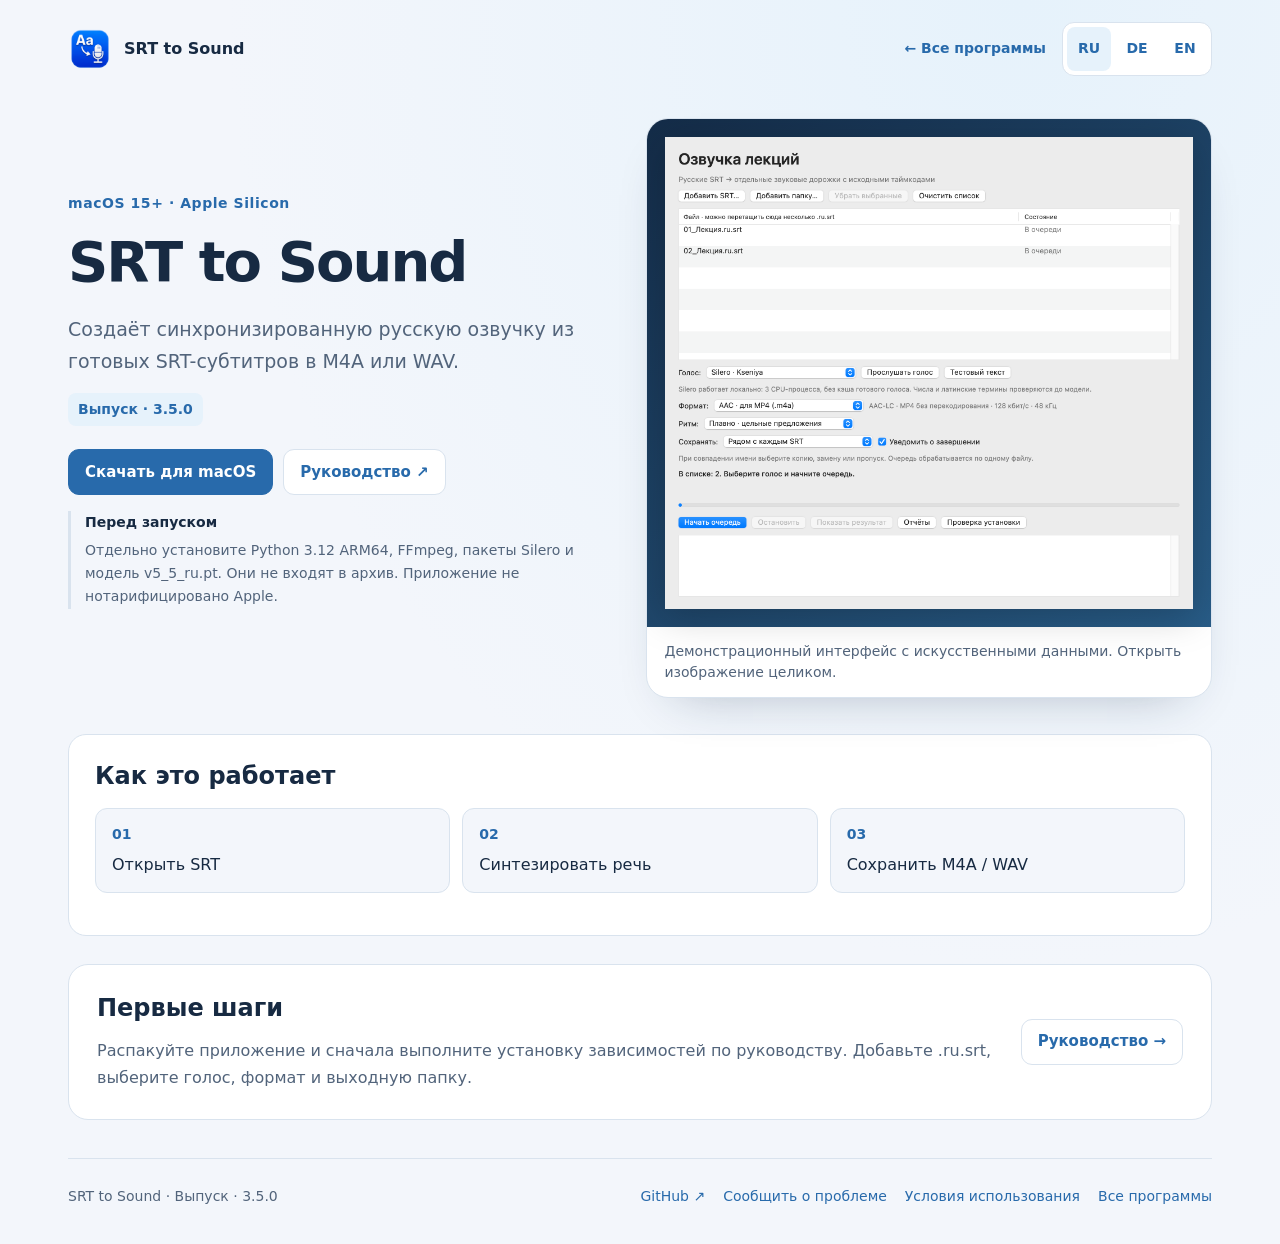
==== index.html @ 9161d574 "Polish localized website navigation, screenshots and mobile layouts" ====
<!doctype html>
<html lang="ru"><head><meta charset="utf-8"><meta name="viewport" content="width=device-width,initial-scale=1"><meta name="description" content="Создаёт синхронизированную русскую озвучку из готовых SRT-субтитров в M4A или WAV."><title>SRT to Sound — Руководство · Выпуск · 3.5.0</title><link rel="icon" href="presentation-icon.png"><link rel="stylesheet" href="presentation.css?v=20261022"></head>
<body style="--accent:#286aab;--tint:#e6f2fb;--hero:#142c48;--hero-end:#285c87"><div class="shell"><header class="top"><a class="brand" href="index-ru.html"><img src="presentation-icon.png" width="44" height="44" alt="">SRT to Sound</a><div class="navigation"><a class="catalog-link" href="https://popovantondev.github.io/popovantondev/index-ru.html">← Все программы</a><nav class="languages" aria-label="Language"><a href="index-ru.html" lang="ru" hreflang="ru" aria-current="page">RU</a><a href="index-de.html" lang="de" hreflang="de">DE</a><a href="index-en.html" lang="en" hreflang="en">EN</a></nav></div></header>
<main id="content"><section class="product-hero"><div class="copy"><p class="eyebrow">macOS 15+ · Apple Silicon</p><h1>SRT to Sound</h1><p class="lead">Создаёт синхронизированную русскую озвучку из готовых SRT-субтитров в M4A или WAV.</p><span class="status release">Выпуск · 3.5.0</span><div class="actions"><a class="button primary" href="https://github.com/popovantondev/SRTtoSound/releases/tag/v3.5.0">Скачать для macOS</a><a class="button" href="Guide-ru.html">Руководство ↗</a></div><p class="requirements"><strong>Перед запуском</strong>Отдельно установите Python 3.12 ARM64, FFmpeg, пакеты Silero и модель v5_5_ru.pt. Они не входят в архив. Приложение не нотарифицировано Apple.</p></div><figure class="preview"><a href="docs/screenshots/interface-ru.png"><img src="docs/screenshots/interface-ru.png" alt="SRT to Sound — Демонстрационный интерфейс с искусственными данными. Открыть изображение целиком." decoding="async"></a><figcaption>Демонстрационный интерфейс с искусственными данными. Открыть изображение целиком.</figcaption></figure></section>
<section class="process" aria-labelledby="process-title"><h2 id="process-title">Как это работает</h2><ol class="flow"><li>Открыть SRT</li><li>Синтезировать речь</li><li>Сохранить M4A / WAV</li></ol></section><section class="start"><div><h2>Первые шаги</h2><p>Распакуйте приложение и сначала выполните установку зависимостей по руководству. Добавьте .ru.srt, выберите голос, формат и выходную папку.</p></div><div class="actions"><a class="button" href="Guide-ru.html">Руководство →</a></div></section></main>
<footer><span>SRT to Sound · Выпуск · 3.5.0</span><nav><a href="https://github.com/popovantondev/SRTtoSound">GitHub ↗</a><a href="https://github.com/popovantondev/SRTtoSound/issues/new/choose">Сообщить о проблеме</a><a href="https://github.com/popovantondev/SRTtoSound#readme">Условия использования</a><a href="https://popovantondev.github.io/popovantondev/index-ru.html">Все программы</a></nav></footer></div></body></html>
---- presentation.css ----
:root{color-scheme:light;--bg:#f3f6fb;--panel:#fff;--ink:#172a42;--muted:#52647b;--line:#d9e3ee;--accent:#225fba;--tint:#eaf2ff;--hero:#112d50;--hero-end:#23578d}
*{box-sizing:border-box}html{scroll-behavior:smooth;scroll-padding-top:24px}body{margin:0;background:radial-gradient(ellipse at 80% 0,var(--tint),transparent 55%),var(--bg);color:var(--ink);font:16px/1.65 system-ui,-apple-system,"Segoe UI",sans-serif}a{color:var(--accent);text-underline-offset:4px}a:focus-visible,summary:focus-visible{outline:3px solid var(--accent);outline-offset:4px}img{max-width:100%;height:auto}h1,h2,p{overflow-wrap:anywhere}h1{font-size:clamp(32px,4.5vw,56px);line-height:1.1;letter-spacing:-.035em;margin:12px 0 22px}h2{font-size:24px;line-height:1.3;margin:0 0 14px}p{margin:0 0 16px}.shell{max-width:1200px;margin:auto;padding:0 28px}.top{display:flex;justify-content:space-between;align-items:center;gap:20px;flex-wrap:wrap;padding:22px 0}.brand{display:flex;align-items:center;gap:12px;text-decoration:none;color:var(--ink);font-weight:750}.brand img{width:44px;height:44px;object-fit:contain}.navigation{display:flex;gap:16px;align-items:center;flex-wrap:wrap}.catalog-link{font-size:14px;font-weight:650;text-decoration:none}.languages{display:flex;gap:4px;border:1px solid var(--line);border-radius:12px;padding:4px;background:var(--panel)}.languages a{display:inline-flex;min-width:44px;min-height:44px;align-items:center;justify-content:center;border-radius:8px;text-decoration:none;font-size:14px;font-weight:700}.languages a[aria-current]{background:var(--tint)}.product-hero{display:grid;grid-template-columns:minmax(0,1fr) minmax(0,1.05fr);gap:38px;align-items:center;margin:20px 0 36px}.copy{min-width:0;padding:24px 0}.eyebrow{color:var(--accent);font-size:14px;font-weight:700;letter-spacing:.04em}.lead{font-size:19px;color:var(--muted)}.status{display:inline-block;border-radius:8px;padding:5px 10px;background:var(--tint);font-size:14px;font-weight:700;color:var(--accent)}.actions{display:flex;align-items:center;flex-wrap:wrap;gap:10px;margin:23px 0 16px}.button{display:inline-flex;align-items:center;justify-content:center;min-height:46px;padding:10px 16px;border:1px solid var(--line);border-radius:11px;background:var(--panel);color:var(--accent);font-size:15px;line-height:1.4;font-weight:700;text-decoration:none;max-width:100%;overflow-wrap:anywhere}.button.primary{background:var(--accent);color:#fff;border-color:var(--accent)}.button:hover{filter:brightness(.96)}.requirements{font-size:14px;color:var(--muted);padding-left:14px;border-left:3px solid var(--line)}.requirements strong{display:block;color:var(--ink);margin-bottom:5px}.preview{margin:0;min-width:0;border:1px solid var(--line);border-radius:22px;overflow:hidden;background:var(--panel);box-shadow:0 22px 50px -30px #162b4855}.preview>a{display:grid;place-items:center;padding:18px;background:linear-gradient(145deg,var(--hero),var(--hero-end));min-height:260px}.preview img{display:block;width:auto;max-width:100%;max-height:520px;object-fit:contain;filter:drop-shadow(0 8px 18px #0003)}figcaption{font-size:14px;color:var(--muted);padding:14px 18px;line-height:1.5}.process{border:1px solid var(--line);border-radius:18px;background:var(--panel);padding:26px;margin:26px 0}.flow{list-style:none;display:grid;grid-template-columns:repeat(3,minmax(0,1fr));padding:0;gap:12px;counter-reset:step}.flow li{padding:14px 16px;border:1px solid var(--line);border-radius:12px;background:var(--bg);overflow-wrap:anywhere}.flow li:before{counter-increment:step;content:counter(step,decimal-leading-zero);display:block;font-size:14px;color:var(--accent);font-weight:700;margin-bottom:5px}.start{display:grid;grid-template-columns:minmax(0,1fr) auto;gap:24px;align-items:center;padding:28px;border-radius:20px;background:var(--panel);border:1px solid var(--line);margin:28px 0 38px}.start p{color:var(--muted);margin:0}.start .actions{margin:0}.notice{padding:14px 16px;background:var(--tint);border-radius:12px;font-size:15px;color:var(--ink)}footer{display:flex;gap:16px;flex-wrap:wrap;justify-content:space-between;border-top:1px solid var(--line);padding:26px 0 36px;font-size:14px;color:var(--muted)}footer nav{display:flex;gap:18px;flex-wrap:wrap}footer a{text-decoration:none}main:focus{outline:none}
@media(max-width:900px){.product-hero{gap:24px}.lead{font-size:17px}.shell{padding:0 22px}}
@media(max-width:760px){.product-hero{grid-template-columns:1fr;margin-top:0;gap:14px}.copy{padding:12px 0}.preview>a{min-height:0}.preview img{max-height:450px}.flow{grid-template-columns:1fr}.start{grid-template-columns:1fr;padding:22px}.process{padding:22px}.top{gap:14px}.navigation{width:100%;justify-content:space-between}.shell{padding:0 18px}}
@media(prefers-reduced-motion:reduce){html{scroll-behavior:auto}*,*:before,*:after{animation:none!important;transition:none!important}}
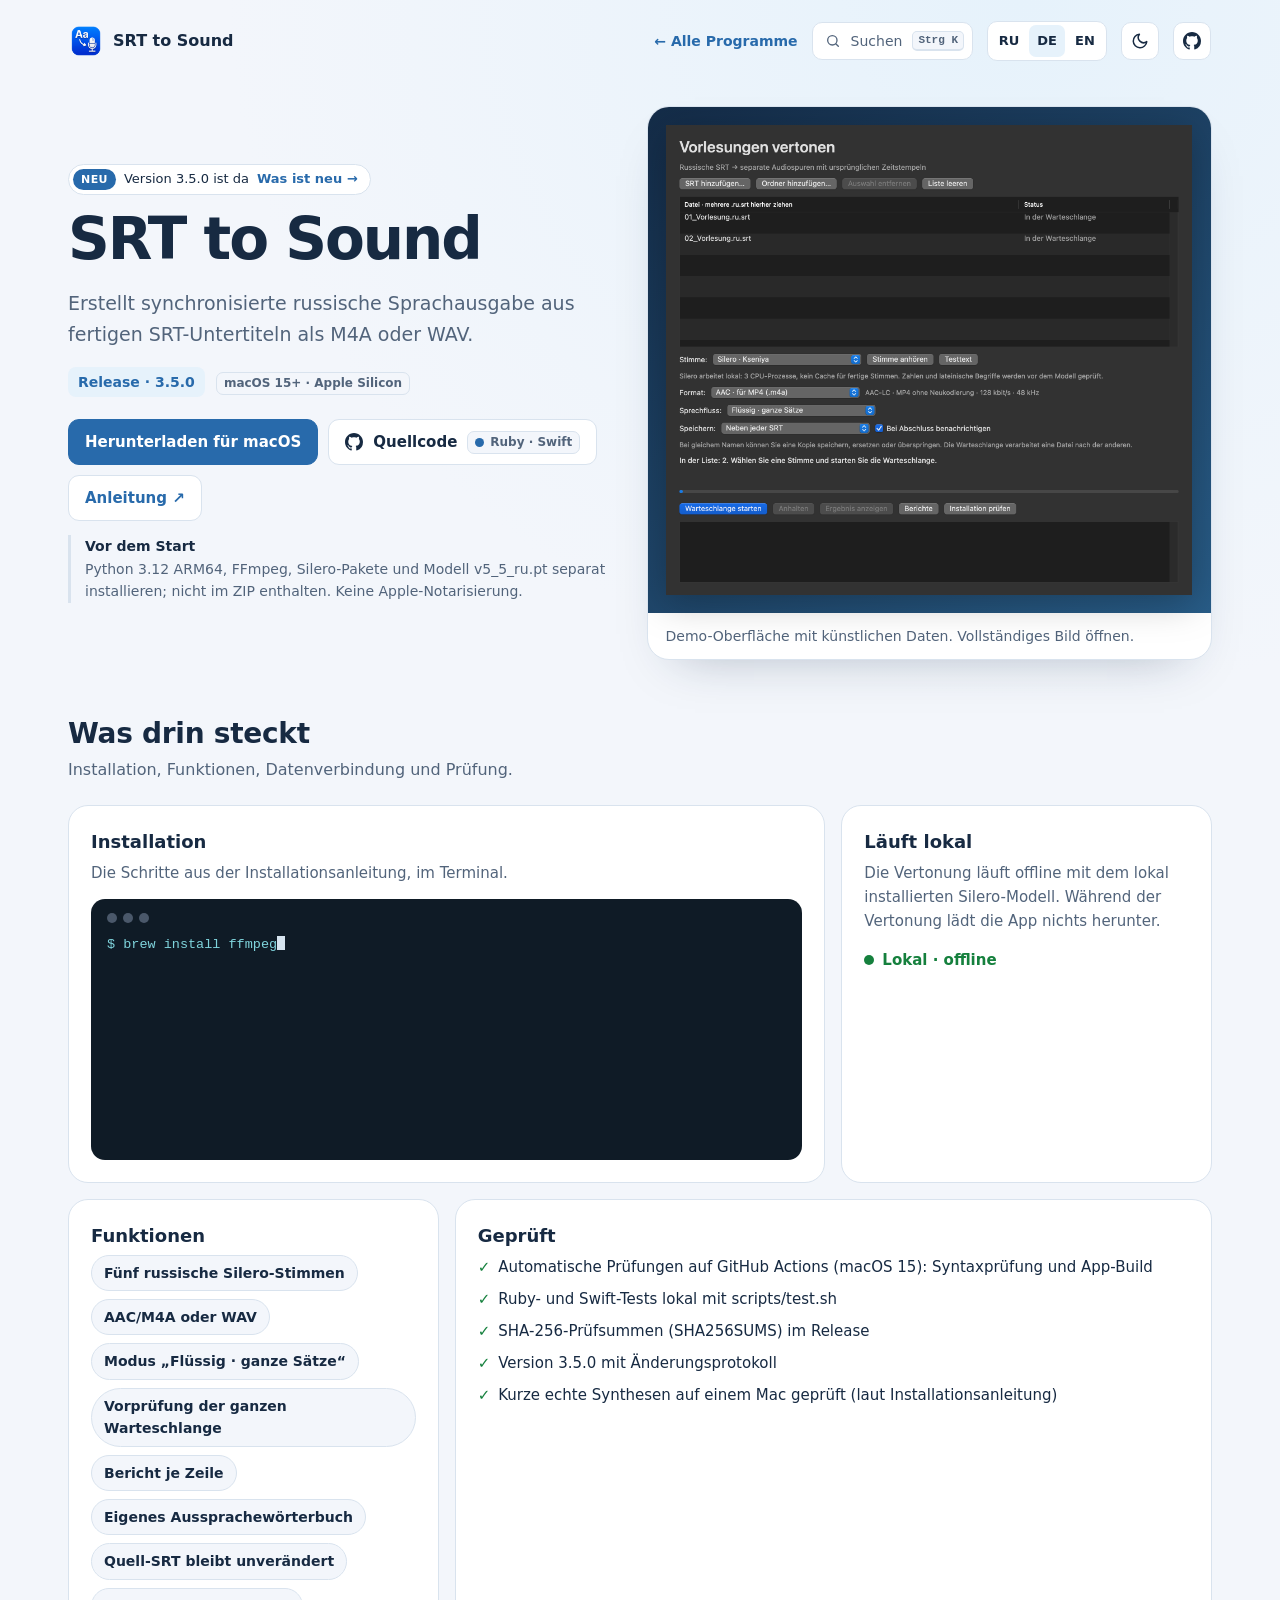
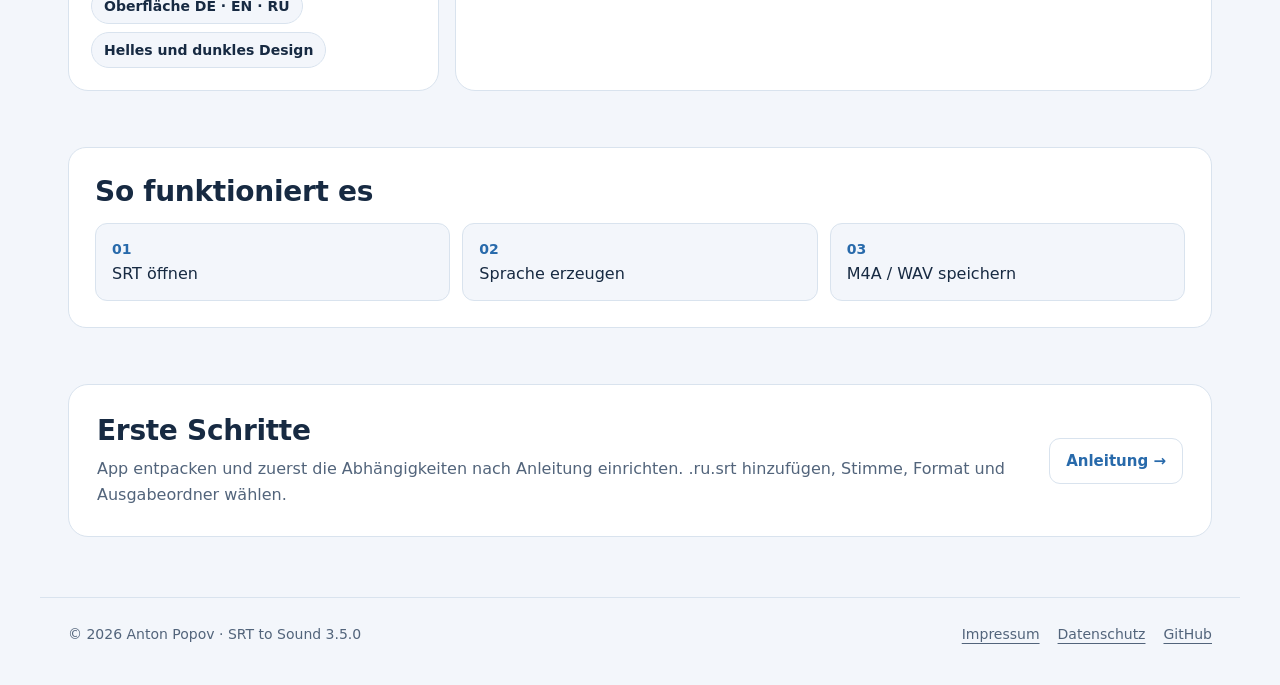
==== commit 1a02f96b: "Polish project site and documentation - German root pages (index.html, README.md), English and Russi" ====
--- a/index.html
+++ b/index.html
@@ -1,6 +1,73 @@
 <!doctype html>
-<html lang="ru"><head><meta charset="utf-8"><meta name="viewport" content="width=device-width,initial-scale=1"><meta name="description" content="Создаёт синхронизированную русскую озвучку из готовых SRT-субтитров в M4A или WAV."><title>SRT to Sound — Руководство · Выпуск · 3.5.0</title><link rel="icon" href="presentation-icon.png"><link rel="stylesheet" href="presentation.css?v=20261022"></head>
-<body style="--accent:#286aab;--tint:#e6f2fb;--hero:#142c48;--hero-end:#285c87"><div class="shell"><header class="top"><a class="brand" href="index-ru.html"><img src="presentation-icon.png" width="44" height="44" alt="">SRT to Sound</a><div class="navigation"><a class="catalog-link" href="https://popovantondev.github.io/popovantondev/index-ru.html">← Все программы</a><nav class="languages" aria-label="Language"><a href="index-ru.html" lang="ru" hreflang="ru" aria-current="page">RU</a><a href="index-de.html" lang="de" hreflang="de">DE</a><a href="index-en.html" lang="en" hreflang="en">EN</a></nav></div></header>
-<main id="content"><section class="product-hero"><div class="copy"><p class="eyebrow">macOS 15+ · Apple Silicon</p><h1>SRT to Sound</h1><p class="lead">Создаёт синхронизированную русскую озвучку из готовых SRT-субтитров в M4A или WAV.</p><span class="status release">Выпуск · 3.5.0</span><div class="actions"><a class="button primary" href="https://github.com/popovantondev/SRTtoSound/releases/tag/v3.5.0">Скачать для macOS</a><a class="button" href="Guide-ru.html">Руководство ↗</a></div><p class="requirements"><strong>Перед запуском</strong>Отдельно установите Python 3.12 ARM64, FFmpeg, пакеты Silero и модель v5_5_ru.pt. Они не входят в архив. Приложение не нотарифицировано Apple.</p></div><figure class="preview"><a href="docs/screenshots/interface-ru.png"><img src="docs/screenshots/interface-ru.png" alt="SRT to Sound — Демонстрационный интерфейс с искусственными данными. Открыть изображение целиком." decoding="async"></a><figcaption>Демонстрационный интерфейс с искусственными данными. Открыть изображение целиком.</figcaption></figure></section>
-<section class="process" aria-labelledby="process-title"><h2 id="process-title">Как это работает</h2><ol class="flow"><li>Открыть SRT</li><li>Синтезировать речь</li><li>Сохранить M4A / WAV</li></ol></section><section class="start"><div><h2>Первые шаги</h2><p>Распакуйте приложение и сначала выполните установку зависимостей по руководству. Добавьте .ru.srt, выберите голос, формат и выходную папку.</p></div><div class="actions"><a class="button" href="Guide-ru.html">Руководство →</a></div></section></main>
-<footer><span>SRT to Sound · Выпуск · 3.5.0</span><nav><a href="https://github.com/popovantondev/SRTtoSound">GitHub ↗</a><a href="https://github.com/popovantondev/SRTtoSound/issues/new/choose">Сообщить о проблеме</a><a href="https://github.com/popovantondev/SRTtoSound#readme">Условия использования</a><a href="https://popovantondev.github.io/popovantondev/index-ru.html">Все программы</a></nav></footer></div></body></html>+<html lang="de">
+<head>
+<meta charset="utf-8">
+<meta name="viewport" content="width=device-width,initial-scale=1">
+<meta name="color-scheme" content="light dark">
+<meta name="description" content="Erstellt synchronisierte russische Sprachausgabe aus fertigen SRT-Untertiteln als M4A oder WAV.">
+<title>SRT to Sound — Anleitung · Release · 3.5.0</title>
+<link rel="icon" href="presentation-icon.png">
+<script src="assets/kit/kit-theme.js"></script><link rel="stylesheet" href="assets/kit/kit.css?v=2026.11.05-1"><script src="assets/kit/programs.js?v=2026.11.05-1" defer></script><script src="assets/kit/kit.js?v=2026.11.05-1" defer></script>
+<link rel="stylesheet" href="presentation.css?v=2026.11.05-1">
+</head>
+<body class="ppk-page">
+<a class="ppk-skip" href="#main">Zum Inhalt</a>
+<div class="ppk-nav-wrap" id="ppk-nav-wrap">
+  <nav class="ppk-nav" aria-label="Hauptnavigation">
+    <a class="ppk-brand" href="index.html"><img src="presentation-icon.png" alt="" width="34" height="34"><span>SRT to Sound</span></a>
+    <span class="ppk-spacer"></span>
+    <a class="ppk-back" href="https://popovantondev.github.io/popovantondev/index.html">← Alle Programme</a>
+    <button class="ppk-search-btn" type="button" data-ppk-open-search aria-label="Programme durchsuchen"><span>Suchen</span><kbd>Strg K</kbd></button>
+    <div class="ppk-langs"><a href="index-ru.html" lang="ru" hreflang="ru">RU</a><a href="index.html" lang="de" hreflang="de" aria-current="page">DE</a><a href="index-en.html" lang="en" hreflang="en">EN</a></div>
+    <button class="ppk-icon-btn ppk-theme-btn" type="button" data-ppk-theme aria-label="Farbschema wechseln"></button>
+    <a class="ppk-icon-btn ppk-gh-btn" href="https://github.com/popovantondev/SRTtoSound" aria-label="GitHub"></a>
+  </nav>
+</div>
+<main class="ppk-shell" id="main">
+<div class="ppk-hero">
+<div>
+<a class="ppk-pill" href="https://github.com/popovantondev/SRTtoSound/releases/tag/v3.5.0"><span class="ppk-new">NEU</span><span>Version 3.5.0 ist da</span> <span class="ppk-more">Was ist neu →</span></a>
+<h1>SRT to Sound</h1>
+<p class="ppk-lead">Erstellt synchronisierte russische Sprachausgabe aus fertigen SRT-Untertiteln als M4A oder WAV.</p>
+<span class="ppk-status">Release · 3.5.0</span> <span class="ppk-chip ppk-meta-chip">macOS 15+ · Apple Silicon</span>
+<div class="ppk-actions">
+<a class="ppk-btn ppk-btn-primary" href="https://github.com/popovantondev/SRTtoSound/releases/tag/v3.5.0">Herunterladen für macOS</a>
+<a class="ppk-btn ppk-btn-gh" href="https://github.com/popovantondev/SRTtoSound">Quellcode <span class="ppk-chip"><i class="ppk-dot"></i>Ruby · Swift</span></a>
+<a class="ppk-btn" href="Guide-de.html">Anleitung ↗</a>
+</div>
+<p class="ppk-requirements"><strong>Vor dem Start</strong>Python 3.12 ARM64, FFmpeg, Silero-Pakete und Modell v5_5_ru.pt separat installieren; nicht im ZIP enthalten. Keine Apple-Notarisierung.</p>
+
+</div>
+<figure class="ppk-preview">
+<div class="ppk-stage"><a href="docs/screenshots/interface-de-dark.png"><img src="docs/screenshots/interface-de-dark.png" alt="SRT to Sound — Demo-Oberfläche mit künstlichen Daten. Vollständiges Bild öffnen." decoding="async"></a></div>
+<figcaption>Demo-Oberfläche mit künstlichen Daten. Vollständiges Bild öffnen.</figcaption>
+</figure>
+</div>
+
+<section class="ppk-bento-section ppk-section ppk-reveal">
+<h2>Was drin steckt</h2>
+<p class="ppk-sub">Installation, Funktionen, Datenverbindung und Prüfung.</p>
+<div class="ppk-bento">
+<div class="ppk-tile ppk-wide"><h3>Installation</h3><p>Die Schritte aus der Installationsanleitung, im Terminal.</p><div class="ppk-term" role="group" aria-label="Installation"><div class="ppk-term-bar"><i></i><i></i><i></i></div><div class="ppk-term-out"><div class="ppk-ps">$ brew install ffmpeg</div><div class="ppk-ps">$ brew install python@3.12</div><div class="ppk-dim"># PYTHON=/opt/homebrew/bin/python3.12 · APP_DATA=~/Library/Application Support/SRTtoSound</div><div class="ppk-ps">$ &quot;$PYTHON&quot; -m venv &quot;$APP_DATA/.venv-silero-py312&quot;</div><div class="ppk-ps">$ &quot;$APP_DATA/.venv-silero-py312/bin/python&quot; -m pip install -r &quot;$REQUIREMENTS&quot;</div><div class="ppk-dim"># Modell v5_5_ru.pt manuell laden, danach die Prüfsumme vergleichen:</div><div class="ppk-ps">$ shasum -a 256 &quot;$APP_DATA/models/v5_5_ru.pt&quot;</div><div class="ppk-ok">→ In der App „Installation prüfen“, dann „Stimme anhören“</div></div></div></div>
+<div class="ppk-tile"><h3>Läuft lokal</h3><p>Die Vertonung läuft offline mit dem lokal installierten Silero-Modell. Während der Vertonung lädt die App nichts herunter.</p><span class="ppk-live">Lokal · offline</span></div>
+<div class="ppk-tile"><h3>Funktionen</h3><div class="ppk-chips"><span>Fünf russische Silero-Stimmen</span><span>AAC/M4A oder WAV</span><span>Modus „Flüssig · ganze Sätze“</span><span>Vorprüfung der ganzen Warteschlange</span><span>Bericht je Zeile</span><span>Eigenes Aussprachewörterbuch</span><span>Quell-SRT bleibt unverändert</span><span>Oberfläche DE · EN · RU</span><span>Helles und dunkles Design</span></div></div>
+<div class="ppk-tile ppk-wide"><h3>Geprüft</h3><ul class="ppk-checks"><li>Automatische Prüfungen auf GitHub Actions (macOS 15): Syntaxprüfung und App-Build</li><li>Ruby- und Swift-Tests lokal mit scripts/test.sh</li><li>SHA-256-Prüfsummen (SHA256SUMS) im Release</li><li>Version 3.5.0 mit Änderungsprotokoll</li><li>Kurze echte Synthesen auf einem Mac geprüft (laut Installationsanleitung)</li></ul></div>
+</div>
+</section>
+
+<section class="ppk-section ppk-process ppk-reveal" aria-labelledby="process-title">
+<h2 id="process-title">So funktioniert es</h2>
+<ol class="ppk-flow"><li>SRT öffnen</li><li>Sprache erzeugen</li><li>M4A / WAV speichern</li></ol>
+</section>
+
+<section class="ppk-section ppk-start ppk-reveal">
+<div><h2>Erste Schritte</h2><p>App entpacken und zuerst die Abhängigkeiten nach Anleitung einrichten. .ru.srt hinzufügen, Stimme, Format und Ausgabeordner wählen.</p></div>
+<div class="ppk-actions"><a class="ppk-btn" href="Guide-de.html">Anleitung →</a></div>
+</section>
+</main>
+<footer class="ppk-footer">
+  <span>© 2026 Anton Popov · SRT to Sound 3.5.0</span>
+  <nav aria-label="Rechtliches"><a href="https://popovantondev.github.io/popovantondev/impressum.html">Impressum</a><a href="https://popovantondev.github.io/popovantondev/datenschutz.html">Datenschutz</a><a href="https://github.com/popovantondev/SRTtoSound">GitHub</a></nav>
+</footer>
+</body>
+</html>
--- a/assets/kit/kit.css
+++ b/assets/kit/kit.css
@@ -0,0 +1,244 @@
+/* popovantondev shared kit: tokens, header, search palette, components, footer.
+   Everything is prefixed ppk-. Pages set their accent in their own CSS (see demo.html).
+   Kit tokens have zero specificity (:where), so any page rule overrides them regardless of load order. */
+
+/* ---------- tokens ---------- */
+:where(:root){color-scheme:light;
+  --ppk-bg:#f3f6fb;--ppk-panel:#ffffff;--ppk-ink:#172a42;--ppk-muted:#52647b;--ppk-line:#d9e3ee;
+  --ppk-accent:#0f6f7c;--ppk-accent-ink:#ffffff;--ppk-tint:#e2f2f3;--ppk-hero:#0c3a45;--ppk-hero-end:#1b6b78;
+  --ppk-glass:rgba(255,255,255,.76);--ppk-term:#0f1b26;--ppk-term-ink:#d6e4ef;--ppk-term-ps:#7fd4dc;--ppk-term-ok:#6ee787;--ppk-term-dim:#8fa3b6;
+  --ppk-ok:#15803d;--ppk-ok-bg:#dcfce7;--ppk-ok-fg:#166534;--ppk-warn-bg:#fef3c7;--ppk-warn-fg:#92400e;
+  --ppk-focus:#1a5fd0;--ppk-shadow:0 22px 50px -30px rgba(22,43,72,.35);
+  --ppk-radius-s:8px;--ppk-radius-m:12px;--ppk-radius-l:20px;--ppk-radius-pill:999px;
+  --ppk-font:system-ui,-apple-system,"Segoe UI",sans-serif;--ppk-mono:ui-monospace,"Cascadia Code",Consolas,monospace;--ppk-shell:1200px}
+:where([data-theme="dark"]){color-scheme:dark;
+  --ppk-bg:#0c131b;--ppk-panel:#131d28;--ppk-ink:#e5edf5;--ppk-muted:#9badbf;--ppk-line:#233142;
+  --ppk-accent:#3cc1cc;--ppk-accent-ink:#03262b;--ppk-tint:#11343a;--ppk-hero:#082a32;--ppk-hero-end:#145a65;
+  --ppk-glass:rgba(19,29,40,.76);--ppk-term:#070d13;--ppk-term-ink:#d6e4ef;--ppk-term-ps:#7fd4dc;--ppk-term-ok:#6ee787;--ppk-term-dim:#8fa3b6;
+  --ppk-ok:#4ade80;--ppk-ok-bg:#14532d;--ppk-ok-fg:#bbf7d0;--ppk-warn-bg:#78350f;--ppk-warn-fg:#fde68a;
+  --ppk-focus:#7ab8ff;--ppk-shadow:0 22px 50px -30px rgba(0,0,0,.7)}
+@media (prefers-color-scheme:dark){:where(:root:not([data-theme])){color-scheme:dark;
+  --ppk-bg:#0c131b;--ppk-panel:#131d28;--ppk-ink:#e5edf5;--ppk-muted:#9badbf;--ppk-line:#233142;
+  --ppk-accent:#3cc1cc;--ppk-accent-ink:#03262b;--ppk-tint:#11343a;--ppk-hero:#082a32;--ppk-hero-end:#145a65;
+  --ppk-glass:rgba(19,29,40,.76);--ppk-term:#070d13;--ppk-term-ink:#d6e4ef;--ppk-term-ps:#7fd4dc;--ppk-term-ok:#6ee787;--ppk-term-dim:#8fa3b6;
+  --ppk-ok:#4ade80;--ppk-ok-bg:#14532d;--ppk-ok-fg:#bbf7d0;--ppk-warn-bg:#78350f;--ppk-warn-fg:#fde68a;
+  --ppk-focus:#7ab8ff;--ppk-shadow:0 22px 50px -30px rgba(0,0,0,.7)}}
+
+/* ---------- base (only inside pages that opt in with class ppk-page on body) ---------- */
+.ppk-page{margin:0;background:radial-gradient(ellipse at 80% 0,var(--ppk-tint),transparent 55%),var(--ppk-bg);background-attachment:fixed;color:var(--ppk-ink);font:16px/1.6 var(--ppk-font);transition:background-color .3s,color .3s}
+.ppk-page *,.ppk-page *::before,.ppk-page *::after{box-sizing:border-box}
+:where(.ppk-page a){color:var(--ppk-accent);text-underline-offset:4px}
+:where(.ppk-page img){max-width:100%;height:auto}
+:where(.ppk-page button){font:inherit;color:inherit}
+.ppk-page :focus-visible,.ppk-overlay :focus-visible,.ppk-nav-wrap :focus-visible,.ppk-footer :focus-visible{outline:3px solid var(--ppk-focus);outline-offset:3px}
+:where(.ppk-page h1),.ppk-title{font-size:clamp(34px,4.6vw,58px);line-height:1.05;letter-spacing:-.035em;margin:14px 0 18px}
+:where(.ppk-page h2),.ppk-h2{font-size:clamp(22px,2.4vw,28px);line-height:1.25;letter-spacing:-.01em;margin:0 0 6px}
+.ppk-page [hidden],.ppk-overlay[hidden]{display:none!important}
+.ppk-shell{max-width:var(--ppk-shell);margin:0 auto;padding:0 28px}
+.ppk-section{margin:56px 0;position:relative}
+.ppk-sub{color:var(--ppk-muted);margin:0 0 22px}
+.ppk-sr-only{position:absolute!important;width:1px;height:1px;margin:-1px;padding:0;overflow:hidden;clip:rect(0 0 0 0);white-space:nowrap;border:0}
+.ppk-skip{position:absolute;left:12px;top:-60px;z-index:200;background:var(--ppk-panel);color:var(--ppk-ink);border:2px solid var(--ppk-focus);border-radius:var(--ppk-radius-m);padding:8px 14px;font-weight:700;text-decoration:none}
+.ppk-skip:focus{top:12px}
+html.ppk-lock{overflow:hidden}
+
+/* ---------- icons (CSS masks, work without JS and without inline SVG) ---------- */
+.ppk-search-btn::before,.ppk-gh-btn::before,.ppk-theme-btn::before,.ppk-btn-gh::before{content:"";flex:none;background:currentColor;-webkit-mask:var(--ppk-ico) center/contain no-repeat;mask:var(--ppk-ico) center/contain no-repeat}
+.ppk-search-btn::before{--ppk-ico:url("data:image/svg+xml,%3Csvg xmlns='http://www.w3.org/2000/svg' viewBox='0 0 24 24' fill='none' stroke='black' stroke-width='2' stroke-linecap='round'%3E%3Ccircle cx='11' cy='11' r='7'/%3E%3Cpath d='m20 20-3.5-3.5'/%3E%3C/svg%3E");width:16px;height:16px}
+.ppk-gh-btn::before,.ppk-btn-gh::before{--ppk-ico:url("data:image/svg+xml,%3Csvg xmlns='http://www.w3.org/2000/svg' viewBox='0 0 16 16'%3E%3Cpath d='M8 0C3.58 0 0 3.58 0 8c0 3.54 2.29 6.53 5.47 7.59.4.07.55-.17.55-.38 0-.19-.01-.82-.01-1.49-2.01.37-2.53-.49-2.69-.94-.09-.23-.48-.94-.82-1.13-.28-.15-.68-.52-.01-.53.63-.01 1.08.58 1.23.82.72 1.21 1.87.87 2.33.66.07-.52.28-.87.51-1.07-1.78-.2-3.64-.89-3.64-3.95 0-.87.31-1.59.82-2.15-.08-.2-.36-1.02.08-2.12 0 0 .67-.21 2.2.82.64-.18 1.32-.27 2-.27.68 0 1.36.09 2 .27 1.53-1.04 2.2-.82 2.2-.82.44 1.1.16 1.92.08 2.12.51.56.82 1.27.82 2.15 0 3.07-1.87 3.75-3.65 3.95.29.25.54.73.54 1.48 0 1.07-.01 1.93-.01 2.2 0 .21.15.46.55.38A8.013 8.013 0 0 0 16 8c0-4.42-3.58-8-8-8z'/%3E%3C/svg%3E");width:18px;height:18px}
+.ppk-theme-btn::before{--ppk-ico:url("data:image/svg+xml,%3Csvg xmlns='http://www.w3.org/2000/svg' viewBox='0 0 24 24' fill='none' stroke='black' stroke-width='2' stroke-linecap='round' stroke-linejoin='round'%3E%3Cpath d='M21 12.8A9 9 0 1 1 11.2 3a7 7 0 0 0 9.8 9.8z'/%3E%3C/svg%3E");width:18px;height:18px}
+:root[data-theme="dark"] .ppk-theme-btn::before{--ppk-ico:url("data:image/svg+xml,%3Csvg xmlns='http://www.w3.org/2000/svg' viewBox='0 0 24 24' fill='none' stroke='black' stroke-width='2' stroke-linecap='round'%3E%3Ccircle cx='12' cy='12' r='4.5'/%3E%3Cpath d='M12 2v2M12 20v2M4.9 4.9l1.4 1.4M17.7 17.7l1.4 1.4M2 12h2M20 12h2M4.9 19.1l1.4-1.4M17.7 6.3l1.4-1.4'/%3E%3C/svg%3E")}
+@media (prefers-color-scheme:dark){:root:not([data-theme]) .ppk-theme-btn::before{--ppk-ico:url("data:image/svg+xml,%3Csvg xmlns='http://www.w3.org/2000/svg' viewBox='0 0 24 24' fill='none' stroke='black' stroke-width='2' stroke-linecap='round'%3E%3Ccircle cx='12' cy='12' r='4.5'/%3E%3Cpath d='M12 2v2M12 20v2M4.9 4.9l1.4 1.4M17.7 17.7l1.4 1.4M2 12h2M20 12h2M4.9 19.1l1.4-1.4M17.7 6.3l1.4-1.4'/%3E%3C/svg%3E")}}
+.ppk-search-btn:has(svg)::before,.ppk-icon-btn:has(svg)::before,.ppk-btn-gh:has(svg)::before{display:none}
+
+/* ---------- header: static markup, JS only improves it ---------- */
+.ppk-nav-wrap{position:sticky;top:0;z-index:40;padding:10px 0 0;transition:padding .3s}
+.ppk-nav-wrap.ppk-floating{padding-inline:8px}
+.ppk-nav{max-width:var(--ppk-shell);margin:0 auto;display:flex;align-items:center;gap:14px;padding:10px 28px;border:1px solid transparent;border-radius:0;font:14px/1.3 var(--ppk-font);color:var(--ppk-ink);transition:max-width .35s cubic-bezier(.2,.8,.2,1),padding .35s cubic-bezier(.2,.8,.2,1),border-radius .35s,background-color .35s,box-shadow .35s}
+.ppk-nav *,.ppk-nav *::before,.ppk-nav *::after{box-sizing:border-box}
+.ppk-floating .ppk-nav{max-width:980px;padding:8px 10px 8px 16px;border-color:var(--ppk-line);border-radius:var(--ppk-radius-pill);background:var(--ppk-glass);-webkit-backdrop-filter:blur(14px) saturate(1.4);backdrop-filter:blur(14px) saturate(1.4);box-shadow:0 10px 30px -18px rgba(0,0,0,.35)}
+.ppk-brand{display:flex;align-items:center;gap:10px;min-width:0;font-size:16px;font-weight:750;color:var(--ppk-ink);text-decoration:none;white-space:nowrap}
+.ppk-brand img{width:34px;height:34px;flex:none;border-radius:9px}
+.ppk-brand span{overflow:hidden;text-overflow:ellipsis}
+.ppk-spacer{flex:1}
+.ppk-back{display:inline-flex;align-items:center;min-height:38px;font-size:14px;font-weight:650;color:var(--ppk-accent);text-decoration:none;white-space:nowrap}
+.ppk-back:hover{text-decoration:underline;text-underline-offset:4px}
+.ppk-search-btn{display:none;align-items:center;gap:10px;min-height:38px;padding:6px 8px 6px 12px;border:1px solid var(--ppk-line);border-radius:10px;background:var(--ppk-panel);color:var(--ppk-muted);font:inherit;font-size:14px;cursor:pointer;transition:border-color .2s}
+.ppk-search-btn:hover{border-color:var(--ppk-accent)}
+html.ppk-js .ppk-search-btn{display:flex}
+.ppk-search-btn kbd,.ppk-kbd{font:600 11px/1 var(--ppk-mono);border:1px solid var(--ppk-line);border-bottom-width:2px;border-radius:5px;padding:3px 5px;color:var(--ppk-muted);background:var(--ppk-bg)}
+.ppk-langs{display:flex;gap:2px;padding:3px;border:1px solid var(--ppk-line);border-radius:10px;background:var(--ppk-panel)}
+.ppk-langs a{display:grid;place-items:center;min-width:36px;min-height:32px;border-radius:7px;color:var(--ppk-ink);font-size:13px;font-weight:700;text-decoration:none}
+.ppk-langs a:hover{background:var(--ppk-bg)}
+.ppk-langs a[aria-current]{background:var(--ppk-tint);color:var(--ppk-ink)}
+.ppk-icon-btn{display:grid;place-items:center;width:38px;height:38px;padding:0;border:1px solid var(--ppk-line);border-radius:10px;background:var(--ppk-panel);color:var(--ppk-ink);text-decoration:none;cursor:pointer;transition:border-color .2s}
+.ppk-icon-btn:hover{border-color:var(--ppk-accent)}
+.ppk-icon-btn svg{width:18px;height:18px}
+html:not(.ppk-js) .ppk-theme-btn{display:none}
+
+/* ---------- hero parts ---------- */
+.ppk-hero{display:grid;grid-template-columns:minmax(0,1fr) minmax(0,1.05fr);gap:40px;align-items:center;margin:34px 0 10px}
+.ppk-hero>*{min-width:0}
+.ppk-pill{display:inline-flex;align-items:center;gap:8px;max-width:100%;padding:4px 12px 4px 4px;border:1px solid var(--ppk-line);border-radius:var(--ppk-radius-pill);background:var(--ppk-panel);color:var(--ppk-ink);font-size:13px;text-decoration:none;transition:border-color .2s,transform .2s}
+.ppk-pill:hover{border-color:var(--ppk-accent);transform:translateY(-1px)}
+.ppk-pill .ppk-new{flex:none;background:var(--ppk-accent);color:var(--ppk-accent-ink);border-radius:var(--ppk-radius-pill);padding:2px 8px;font-weight:800;font-size:11px;letter-spacing:.04em}
+.ppk-pill .ppk-more{color:var(--ppk-accent);font-weight:650;white-space:nowrap}
+.ppk-lead{margin:0 0 18px;color:var(--ppk-muted);font-size:19px}
+.ppk-status{display:inline-block;padding:4px 10px;border-radius:var(--ppk-radius-s);background:var(--ppk-tint);color:var(--ppk-accent);font-size:14px;font-weight:700}
+.ppk-actions{display:flex;flex-wrap:wrap;align-items:center;gap:10px;margin:22px 0 14px}
+.ppk-btn{display:inline-flex;align-items:center;gap:10px;min-height:46px;padding:10px 16px;border:1px solid var(--ppk-line);border-radius:11px;background:var(--ppk-panel);color:var(--ppk-accent);font-size:15px;font-weight:700;text-decoration:none;cursor:pointer;transition:transform .15s,box-shadow .2s,border-color .2s}
+.ppk-btn:hover{transform:translateY(-1px);box-shadow:0 8px 20px -12px rgba(0,0,0,.35);border-color:var(--ppk-accent)}
+.ppk-btn-primary{background:var(--ppk-accent);border-color:var(--ppk-accent);color:var(--ppk-accent-ink)}
+.ppk-btn-gh{color:var(--ppk-ink)}
+.ppk-chip{display:inline-flex;align-items:center;gap:6px;padding:1px 7px;border:1px solid var(--ppk-line);border-radius:7px;background:var(--ppk-bg);color:var(--ppk-muted);font-size:12px;font-weight:600}
+.ppk-dot{display:inline-block;width:9px;height:9px;border-radius:50%;background:var(--ppk-accent)}
+.ppk-requirements{margin:0;padding-left:14px;border-left:3px solid var(--ppk-line);color:var(--ppk-muted);font-size:14px}
+.ppk-requirements strong{display:block;color:var(--ppk-ink)}
+.ppk-preview{position:relative;margin:0;overflow:hidden;border:1px solid var(--ppk-line);border-radius:22px;background:var(--ppk-panel);box-shadow:var(--ppk-shadow)}
+.ppk-stage{display:grid;place-items:center;padding:18px;background:linear-gradient(145deg,var(--ppk-hero),var(--ppk-hero-end))}
+.ppk-stage img{display:block;width:auto;max-height:470px;filter:drop-shadow(0 8px 18px rgba(0,0,0,.25))}
+.ppk-preview figcaption{padding:12px 18px;color:var(--ppk-muted);font-size:14px}
+
+/* ---------- bento ---------- */
+.ppk-bento{display:grid;grid-template-columns:repeat(3,minmax(0,1fr));gap:16px}
+.ppk-tile{position:relative;min-width:0;overflow:hidden;padding:22px;border:1px solid var(--ppk-line);border-radius:var(--ppk-radius-l);background:var(--ppk-panel)}
+.ppk-tile h3{margin:0 0 4px;font-size:18px}
+.ppk-tile p{margin:0 0 14px;color:var(--ppk-muted);font-size:15px}
+.ppk-wide{grid-column:span 2}
+.ppk-term{min-height:178px;overflow:hidden;padding:14px 16px;border-radius:14px;background:var(--ppk-term);color:var(--ppk-term-ink);font:13.5px/1.75 var(--ppk-mono)}
+.ppk-term-bar{display:flex;gap:6px;margin-bottom:10px}
+.ppk-term-bar i{width:10px;height:10px;border-radius:50%;background:#4a586a}
+.ppk-term-out>div{overflow-wrap:anywhere}
+.ppk-term .ppk-ps{color:var(--ppk-term-ps)}
+.ppk-term .ppk-ok{color:var(--ppk-term-ok)}
+.ppk-term .ppk-dim{color:var(--ppk-term-dim)}
+.ppk-cursor{display:inline-block;width:8px;height:1.05em;background:var(--ppk-term-ink);vertical-align:-2px;animation:ppk-blink 1s steps(1) infinite}
+@keyframes ppk-blink{50%{opacity:0}}
+.ppk-chips{display:flex;flex-wrap:wrap;gap:8px}
+.ppk-chips span{padding:6px 12px;border:1px solid var(--ppk-line);border-radius:var(--ppk-radius-pill);background:var(--ppk-bg);font-size:14px;font-weight:600;transition:transform .2s,border-color .2s}
+.ppk-chips span:hover{transform:translateY(-2px);border-color:var(--ppk-accent)}
+.ppk-live{display:inline-flex;align-items:center;gap:8px;color:var(--ppk-ok);font-size:15px;font-weight:700}
+.ppk-live::before{content:"";width:10px;height:10px;border-radius:50%;background:var(--ppk-ok);box-shadow:0 0 0 0 rgba(22,163,74,.55);animation:ppk-pulse 2s infinite}
+@keyframes ppk-pulse{70%{box-shadow:0 0 0 10px rgba(22,163,74,0)}100%{box-shadow:0 0 0 0 rgba(22,163,74,0)}}
+.ppk-checks{display:grid;gap:8px;margin:0;padding:0;list-style:none;font-size:15px}
+.ppk-checks li::before{content:"\2713";margin-right:8px;color:var(--ppk-ok);font-weight:800}
+
+/* ---------- steps ---------- */
+.ppk-process{padding:26px;border:1px solid var(--ppk-line);border-radius:18px;background:var(--ppk-panel)}
+.ppk-flow{display:grid;grid-template-columns:repeat(3,minmax(0,1fr));gap:12px;margin:14px 0 0;padding:0;list-style:none;counter-reset:ppk-step}
+.ppk-flow li{padding:14px 16px;border:1px solid var(--ppk-line);border-radius:var(--ppk-radius-m);background:var(--ppk-bg)}
+.ppk-flow li::before{counter-increment:ppk-step;content:counter(ppk-step,decimal-leading-zero);display:block;color:var(--ppk-accent);font-size:14px;font-weight:700}
+
+/* ---------- tabs and program cards ---------- */
+.ppk-tabs{display:inline-flex;flex-wrap:wrap;gap:4px;padding:4px;border:1px solid var(--ppk-line);border-radius:14px;background:var(--ppk-panel)}
+.ppk-tabs button{padding:8px 14px;min-height:38px;border:0;border-radius:10px;background:transparent;color:var(--ppk-muted);font-size:14px;font-weight:650;cursor:pointer;transition:background-color .2s,color .2s}
+.ppk-tabs button:hover{color:var(--ppk-ink)}
+.ppk-tabs button[aria-selected="true"]{background:var(--ppk-accent);color:var(--ppk-accent-ink)}
+.ppk-app-grid{display:grid;grid-template-columns:repeat(auto-fill,minmax(230px,1fr));gap:12px;margin-top:16px}
+.ppk-app-card{display:flex;align-items:flex-start;gap:12px;padding:14px;border:1px solid var(--ppk-line);border-radius:14px;background:var(--ppk-panel);color:var(--ppk-ink);text-decoration:none;animation:ppk-fade .35s ease both;transition:border-color .2s,transform .2s}
+.ppk-app-card:hover{border-color:var(--ppk-accent);transform:translateY(-2px)}
+.ppk-app-card img{flex:none;width:36px;height:36px;border-radius:9px}
+.ppk-app-card b{display:block;font-size:15px}
+.ppk-app-card small{display:block;color:var(--ppk-muted);font-size:13px;line-height:1.4}
+@keyframes ppk-fade{from{opacity:0;transform:translateY(6px)}}
+
+/* ---------- demo frame ---------- */
+.ppk-demo{overflow:hidden;border:1px solid var(--ppk-line);border-radius:var(--ppk-radius-l);background:var(--ppk-panel);box-shadow:var(--ppk-shadow)}
+.ppk-demo-head{display:flex;flex-wrap:wrap;align-items:center;gap:10px;padding:12px 16px;border-bottom:1px solid var(--ppk-line);font-weight:700}
+.ppk-demo-label{margin-left:auto;padding:3px 10px;border-radius:var(--ppk-radius-pill);background:var(--ppk-warn-bg);color:var(--ppk-warn-fg);font-size:13px;font-weight:700}
+.ppk-demo-body{display:grid;grid-template-columns:220px minmax(0,1fr);min-height:250px}
+.ppk-demo-side{display:grid;align-content:start;gap:10px;padding:16px;border-right:1px solid var(--ppk-line);font-size:14px}
+.ppk-field{padding:8px 10px;border:1px solid var(--ppk-line);border-radius:10px;background:var(--ppk-bg)}
+.ppk-field small{display:block;color:var(--ppk-muted)}
+.ppk-demo-main{min-width:0;padding:16px}
+.ppk-rows{display:grid;gap:6px;margin:0 0 12px;padding:0;list-style:none}
+.ppk-rows li{display:grid;grid-template-columns:minmax(0,1fr) auto;gap:10px;align-items:center;padding:8px 12px;border:1px solid var(--ppk-line);border-radius:10px;font-size:14px;animation:ppk-fade .3s ease both}
+.ppk-rows li>:first-child{overflow-wrap:anywhere}
+.ppk-badge{padding:2px 8px;border-radius:6px;background:var(--ppk-tint);color:var(--ppk-ink);font-size:12px;font-weight:700}
+.ppk-badge-ok{background:var(--ppk-ok-bg);color:var(--ppk-ok-fg)}
+.ppk-badge-warn{background:var(--ppk-warn-bg);color:var(--ppk-warn-fg)}
+.ppk-progress{height:8px;margin:10px 0;overflow:hidden;border:1px solid var(--ppk-line);border-radius:99px;background:var(--ppk-bg)}
+.ppk-progress i{display:block;width:0;height:100%;background:var(--ppk-accent);transition:width .25s linear}
+.ppk-demo-empty{padding:24px 0;color:var(--ppk-muted);font-size:14px}
+.ppk-demo-done{color:var(--ppk-ok);font-weight:700}
+
+/* ---------- search palette (built by kit.js) ---------- */
+.ppk-overlay{position:fixed;inset:0;z-index:100;display:grid;place-items:start center;padding:12vh 16px 16px;background:rgba(8,15,24,.55);-webkit-backdrop-filter:blur(3px);backdrop-filter:blur(3px);font:16px/1.5 var(--ppk-font);color:var(--ppk-ink)}
+.ppk-overlay *,.ppk-overlay *::before,.ppk-overlay *::after{box-sizing:border-box}
+.ppk-palette{width:min(620px,100%);overflow:hidden;border:1px solid var(--ppk-line);border-radius:16px;background:var(--ppk-panel);box-shadow:0 30px 80px -20px rgba(0,0,0,.5);animation:ppk-pop .18s ease}
+@keyframes ppk-pop{from{opacity:0;transform:translateY(-8px) scale(.98)}}
+.ppk-phead{display:flex;align-items:center;border-bottom:1px solid var(--ppk-line)}
+.ppk-palette-input{flex:1;min-width:0;padding:16px 18px;border:0;background:transparent;color:var(--ppk-ink);font:inherit;font-size:17px;outline:none}
+.ppk-palette-input::placeholder{color:var(--ppk-muted);opacity:1}
+.ppk-phead:focus-within{box-shadow:inset 0 -2px 0 var(--ppk-focus)}
+.ppk-pclose{margin-right:12px;padding:6px 8px;border:1px solid var(--ppk-line);border-radius:7px;background:var(--ppk-bg);color:var(--ppk-muted);font:600 12px/1 var(--ppk-mono);cursor:pointer}
+.ppk-plist{max-height:min(420px,55vh);margin:0;padding:6px;overflow:auto;list-style:none}
+.ppk-pitem{display:flex;align-items:center;gap:12px;padding:9px 10px;border-radius:10px;color:var(--ppk-ink);text-decoration:none}
+.ppk-pitem[aria-selected="true"]{background:var(--ppk-tint);box-shadow:inset 3px 0 0 var(--ppk-accent)}
+.ppk-pitem img,.ppk-pletter{flex:none;width:30px;height:30px;border-radius:8px}
+.ppk-pletter{display:grid;place-items:center;background:var(--ppk-accent);color:var(--ppk-accent-ink);font-weight:800}
+.ppk-ptext{min-width:0}
+.ppk-pname{display:block;font-weight:650}
+.ppk-ptext small{display:block;overflow:hidden;color:var(--ppk-muted);font-size:12px;text-overflow:ellipsis;white-space:nowrap}
+.ppk-pempty{margin:0;padding:22px 18px;color:var(--ppk-muted)}
+.ppk-pfoot{display:flex;gap:14px;padding:9px 14px;border-top:1px solid var(--ppk-line);color:var(--ppk-muted);font-size:12px}
+
+/* ---------- footer ---------- */
+.ppk-footer{display:flex;flex-wrap:wrap;justify-content:space-between;gap:12px 16px;max-width:var(--ppk-shell);margin:60px auto 0;padding:26px 28px 40px;border-top:1px solid var(--ppk-line);color:var(--ppk-muted);font:14px/1.5 var(--ppk-font)}
+.ppk-footer nav{display:flex;flex-wrap:wrap;gap:6px 18px}
+.ppk-footer a{color:var(--ppk-muted);text-decoration:underline;text-underline-offset:4px}
+.ppk-footer a:hover{color:var(--ppk-ink)}
+
+/* ---------- long text (Guide pages): opt in with class ppk-prose ---------- */
+.ppk-prose{line-height:1.7}
+.ppk-prose table{display:block;max-width:100%;overflow-x:auto;border-collapse:collapse}
+.ppk-prose th,.ppk-prose td{padding:8px 12px;border:1px solid var(--ppk-line);text-align:left;vertical-align:top}
+.ppk-prose th{background:var(--ppk-tint)}
+.ppk-prose pre,.ppk-prose code{font-family:var(--ppk-mono);font-size:.92em}
+.ppk-prose pre{max-width:100%;overflow-x:auto;padding:14px 16px;border-radius:var(--ppk-radius-m);background:var(--ppk-term);color:var(--ppk-term-ink)}
+.ppk-prose :not(pre)>code{padding:1px 6px;border-radius:6px;background:var(--ppk-tint)}
+.ppk-prose blockquote{margin:1em 0;padding:2px 16px;border-left:3px solid var(--ppk-accent);color:var(--ppk-muted)}
+
+/* ---------- scroll reveal (hidden state only exists when JS runs) ---------- */
+html.ppk-js .ppk-reveal:not(.ppk-in){opacity:0;transform:translateY(14px)}
+.ppk-reveal{transition:opacity .6s ease,transform .6s ease}
+
+/* ---------- small screens ---------- */
+@media (max-width:900px){.ppk-hero{grid-template-columns:1fr}.ppk-bento{grid-template-columns:1fr 1fr}}
+@media (max-width:640px){
+  .ppk-shell,.ppk-footer{padding-left:16px;padding-right:16px}
+  .ppk-nav{gap:8px;padding:8px 12px}
+  .ppk-back{font-size:0;justify-content:center;width:38px;padding:0}
+  .ppk-back::before{content:"\2190";font-size:20px}
+  .ppk-search-btn span,.ppk-search-btn kbd{display:none}
+  .ppk-search-btn{padding:0;width:38px;justify-content:center}
+  .ppk-langs a{min-width:32px}
+  .ppk-bento{grid-template-columns:1fr}
+  .ppk-wide{grid-column:auto}
+  .ppk-flow{grid-template-columns:1fr}
+  .ppk-demo-body{grid-template-columns:1fr}
+  .ppk-demo-side{border-right:0;border-bottom:1px solid var(--ppk-line)}
+  .ppk-demo-label{margin-left:0}
+  .ppk-pfoot{display:none}
+  .ppk-overlay{padding-top:8vh}
+}
+@media (max-width:520px){
+  .ppk-nav{flex-wrap:wrap;row-gap:6px}
+  .ppk-nav::after{content:"";order:4;flex-basis:100%;height:0}
+  .ppk-brand{order:1;margin-right:auto}
+  .ppk-theme-btn{order:2}
+  .ppk-gh-btn{order:3}
+  .ppk-back{order:5}
+  .ppk-search-btn{order:6;margin-left:auto}
+  .ppk-langs{order:7}
+  .ppk-spacer{display:none}
+  .ppk-floating .ppk-nav{border-radius:26px;padding:8px 10px}
+  .ppk-tile{padding:18px}
+}
+
+@media (prefers-reduced-motion:reduce){
+  .ppk-nav-wrap,.ppk-nav,.ppk-pill,.ppk-btn,.ppk-chips span,.ppk-app-card,.ppk-reveal,.ppk-progress i,.ppk-page{transition:none!important}
+  .ppk-palette,.ppk-app-card,.ppk-rows li,.ppk-cursor,.ppk-live::before{animation:none!important}
+  html.ppk-js .ppk-reveal:not(.ppk-in){opacity:1;transform:none}
+}
+@media (forced-colors:active){.ppk-pitem[aria-selected="true"]{outline:2px solid Highlight}.ppk-tabs button[aria-selected="true"]{outline:2px solid Highlight}}
--- a/presentation.css
+++ b/presentation.css
@@ -1,6 +1,10 @@
-
-:root{color-scheme:light;--bg:#f3f6fb;--panel:#fff;--ink:#172a42;--muted:#52647b;--line:#d9e3ee;--accent:#225fba;--tint:#eaf2ff;--hero:#112d50;--hero-end:#23578d}
-*{box-sizing:border-box}html{scroll-behavior:smooth;scroll-padding-top:24px}body{margin:0;background:radial-gradient(ellipse at 80% 0,var(--tint),transparent 55%),var(--bg);color:var(--ink);font:16px/1.65 system-ui,-apple-system,"Segoe UI",sans-serif}a{color:var(--accent);text-underline-offset:4px}a:focus-visible,summary:focus-visible{outline:3px solid var(--accent);outline-offset:4px}img{max-width:100%;height:auto}h1,h2,p{overflow-wrap:anywhere}h1{font-size:clamp(32px,4.5vw,56px);line-height:1.1;letter-spacing:-.035em;margin:12px 0 22px}h2{font-size:24px;line-height:1.3;margin:0 0 14px}p{margin:0 0 16px}.shell{max-width:1200px;margin:auto;padding:0 28px}.top{display:flex;justify-content:space-between;align-items:center;gap:20px;flex-wrap:wrap;padding:22px 0}.brand{display:flex;align-items:center;gap:12px;text-decoration:none;color:var(--ink);font-weight:750}.brand img{width:44px;height:44px;object-fit:contain}.navigation{display:flex;gap:16px;align-items:center;flex-wrap:wrap}.catalog-link{font-size:14px;font-weight:650;text-decoration:none}.languages{display:flex;gap:4px;border:1px solid var(--line);border-radius:12px;padding:4px;background:var(--panel)}.languages a{display:inline-flex;min-width:44px;min-height:44px;align-items:center;justify-content:center;border-radius:8px;text-decoration:none;font-size:14px;font-weight:700}.languages a[aria-current]{background:var(--tint)}.product-hero{display:grid;grid-template-columns:minmax(0,1fr) minmax(0,1.05fr);gap:38px;align-items:center;margin:20px 0 36px}.copy{min-width:0;padding:24px 0}.eyebrow{color:var(--accent);font-size:14px;font-weight:700;letter-spacing:.04em}.lead{font-size:19px;color:var(--muted)}.status{display:inline-block;border-radius:8px;padding:5px 10px;background:var(--tint);font-size:14px;font-weight:700;color:var(--accent)}.actions{display:flex;align-items:center;flex-wrap:wrap;gap:10px;margin:23px 0 16px}.button{display:inline-flex;align-items:center;justify-content:center;min-height:46px;padding:10px 16px;border:1px solid var(--line);border-radius:11px;background:var(--panel);color:var(--accent);font-size:15px;line-height:1.4;font-weight:700;text-decoration:none;max-width:100%;overflow-wrap:anywhere}.button.primary{background:var(--accent);color:#fff;border-color:var(--accent)}.button:hover{filter:brightness(.96)}.requirements{font-size:14px;color:var(--muted);padding-left:14px;border-left:3px solid var(--line)}.requirements strong{display:block;color:var(--ink);margin-bottom:5px}.preview{margin:0;min-width:0;border:1px solid var(--line);border-radius:22px;overflow:hidden;background:var(--panel);box-shadow:0 22px 50px -30px #162b4855}.preview>a{display:grid;place-items:center;padding:18px;background:linear-gradient(145deg,var(--hero),var(--hero-end));min-height:260px}.preview img{display:block;width:auto;max-width:100%;max-height:520px;object-fit:contain;filter:drop-shadow(0 8px 18px #0003)}figcaption{font-size:14px;color:var(--muted);padding:14px 18px;line-height:1.5}.process{border:1px solid var(--line);border-radius:18px;background:var(--panel);padding:26px;margin:26px 0}.flow{list-style:none;display:grid;grid-template-columns:repeat(3,minmax(0,1fr));padding:0;gap:12px;counter-reset:step}.flow li{padding:14px 16px;border:1px solid var(--line);border-radius:12px;background:var(--bg);overflow-wrap:anywhere}.flow li:before{counter-increment:step;content:counter(step,decimal-leading-zero);display:block;font-size:14px;color:var(--accent);font-weight:700;margin-bottom:5px}.start{display:grid;grid-template-columns:minmax(0,1fr) auto;gap:24px;align-items:center;padding:28px;border-radius:20px;background:var(--panel);border:1px solid var(--line);margin:28px 0 38px}.start p{color:var(--muted);margin:0}.start .actions{margin:0}.notice{padding:14px 16px;background:var(--tint);border-radius:12px;font-size:15px;color:var(--ink)}footer{display:flex;gap:16px;flex-wrap:wrap;justify-content:space-between;border-top:1px solid var(--line);padding:26px 0 36px;font-size:14px;color:var(--muted)}footer nav{display:flex;gap:18px;flex-wrap:wrap}footer a{text-decoration:none}main:focus{outline:none}
-@media(max-width:900px){.product-hero{gap:24px}.lead{font-size:17px}.shell{padding:0 22px}}
-@media(max-width:760px){.product-hero{grid-template-columns:1fr;margin-top:0;gap:14px}.copy{padding:12px 0}.preview>a{min-height:0}.preview img{max-height:450px}.flow{grid-template-columns:1fr}.start{grid-template-columns:1fr;padding:22px}.process{padding:22px}.top{gap:14px}.navigation{width:100%;justify-content:space-between}.shell{padding:0 18px}}
-@media(prefers-reduced-motion:reduce){html{scroll-behavior:auto}*,*:before,*:after{animation:none!important;transition:none!important}}
+/* Page accent and page-only rules. Components and tokens come from assets/kit/kit.css. */
+:root{--ppk-accent:#286aab;--ppk-tint:#e6f2fb;--ppk-hero:#142c48;--ppk-hero-end:#285c87}
+:root[data-theme="dark"]{--ppk-accent:#70b4ee;--ppk-accent-ink:#06223c;--ppk-tint:#10304a;--ppk-hero:#142c48;--ppk-hero-end:#285c87}
+@media (prefers-color-scheme:dark){:root:not([data-theme]){--ppk-accent:#70b4ee;--ppk-accent-ink:#06223c;--ppk-tint:#10304a;--ppk-hero:#142c48;--ppk-hero-end:#285c87}}
+.ppk-meta-chip{margin-left:6px}
+.ppk-start{display:grid;grid-template-columns:minmax(0,1fr) auto;gap:24px;align-items:center;padding:28px;border:1px solid var(--ppk-line);border-radius:var(--ppk-radius-l);background:var(--ppk-panel)}
+.ppk-start h2{margin:0 0 8px}.ppk-start p{margin:0;color:var(--ppk-muted)}.ppk-start .ppk-actions{margin:0}
+.ppk-notice{margin:14px 0 0;padding:12px 14px;border-radius:var(--ppk-radius-m);background:var(--ppk-tint);color:var(--ppk-ink);font-size:15px}
+.ppk-stage a{display:grid;place-items:center;max-width:100%}
+@media (max-width:760px){.ppk-start{grid-template-columns:1fr;padding:22px}}
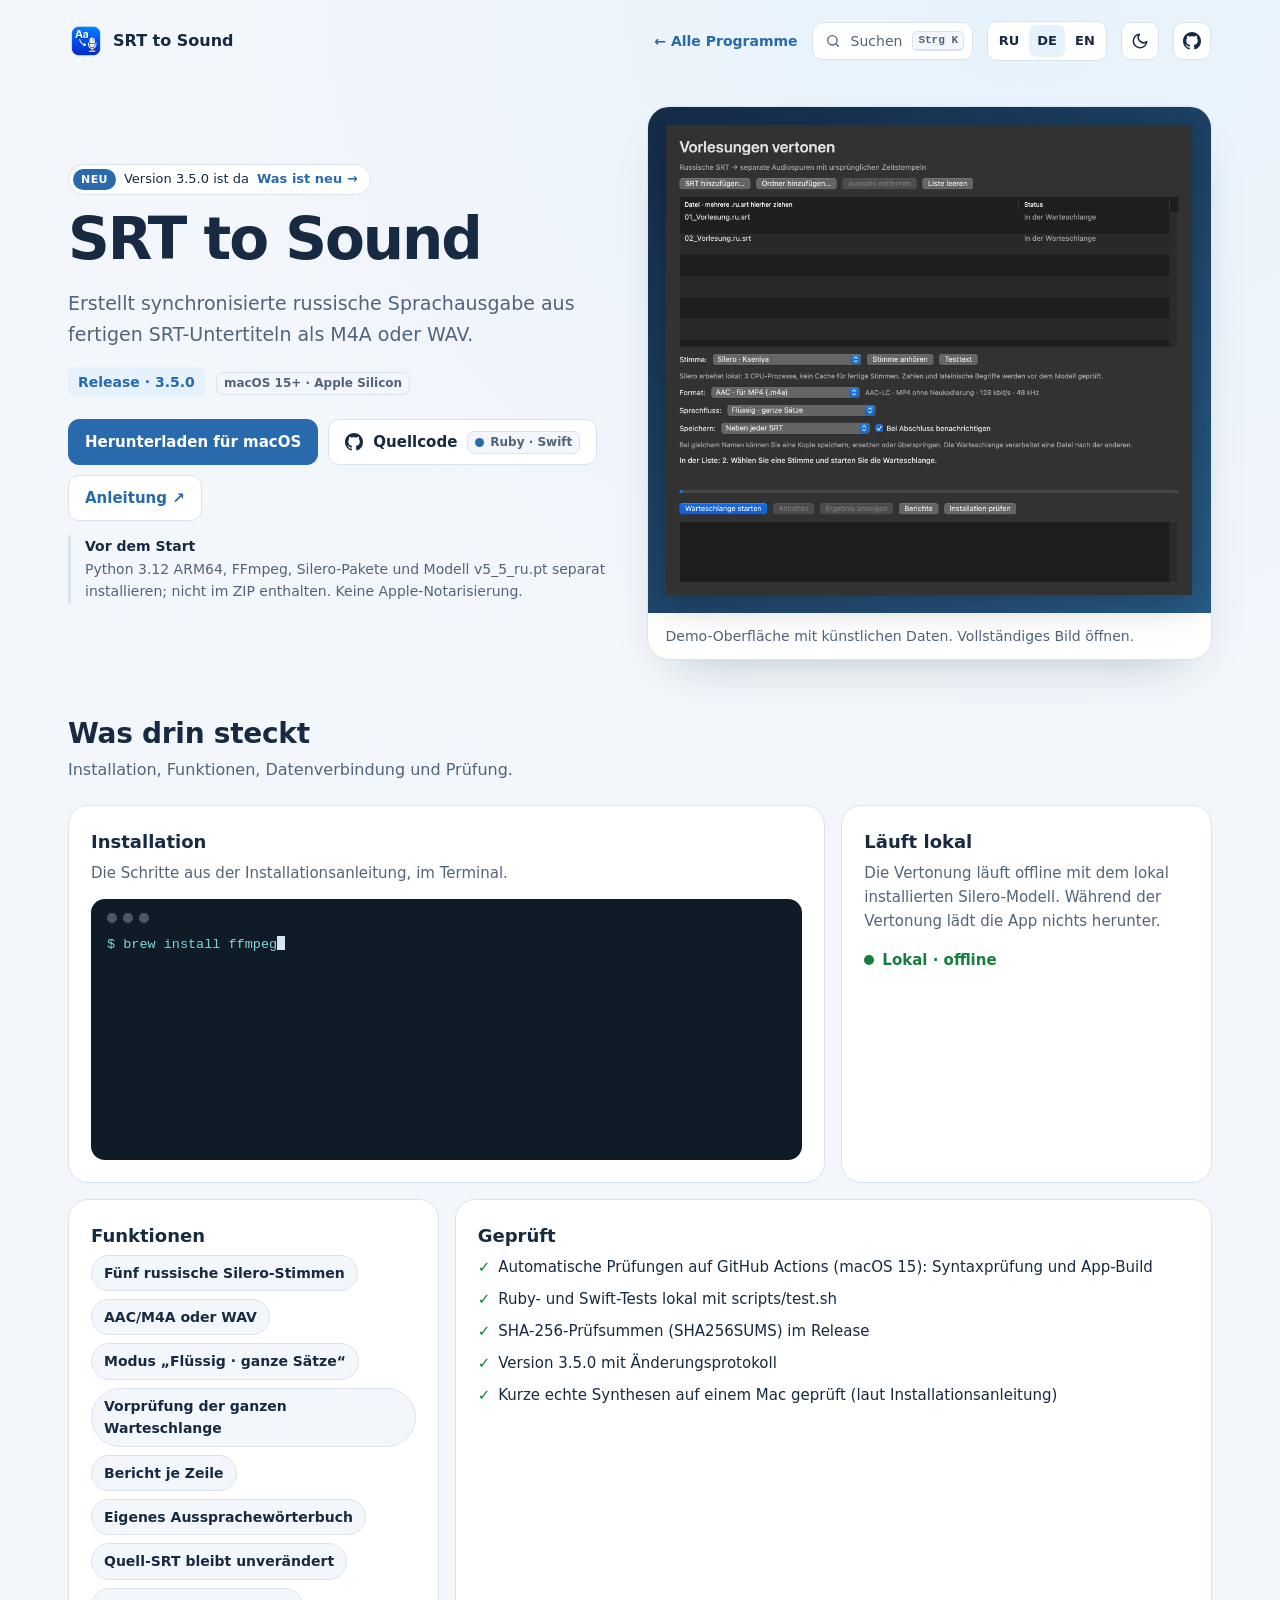
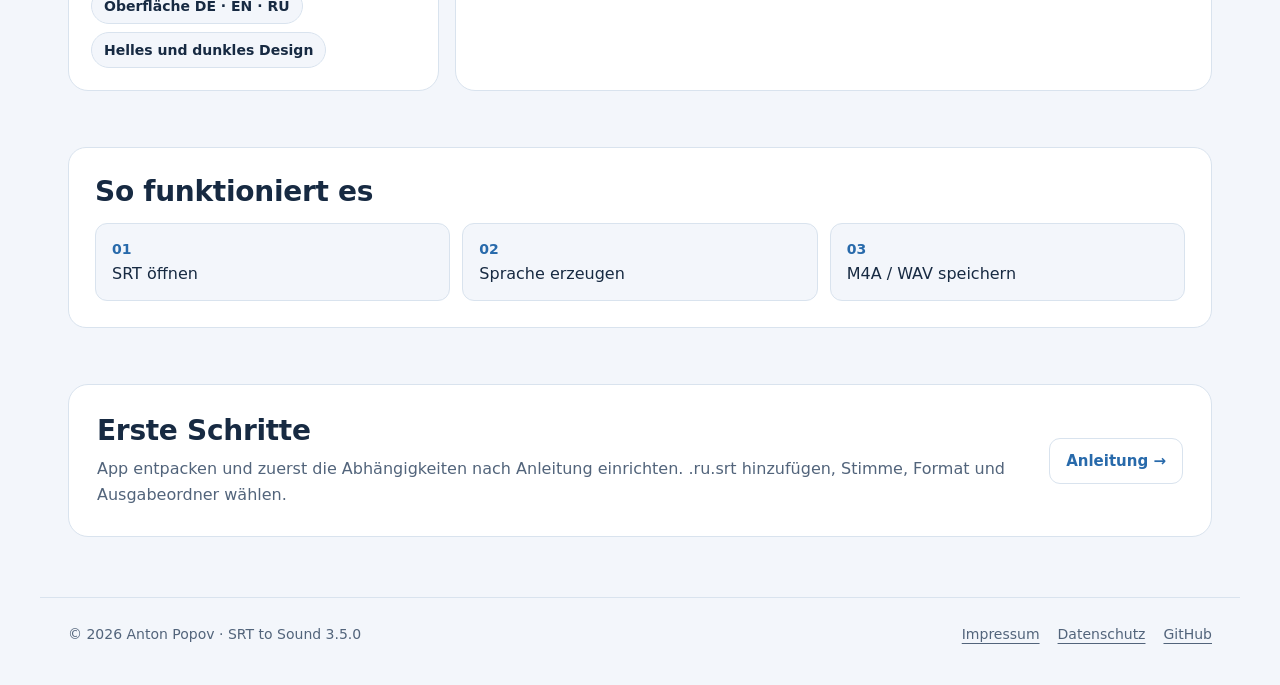
==== commit fe36127a: "kit: full brand in floating header, lighter pill transition" ====
--- a/index.html
+++ b/index.html
@@ -7,8 +7,8 @@
 <meta name="description" content="Erstellt synchronisierte russische Sprachausgabe aus fertigen SRT-Untertiteln als M4A oder WAV.">
 <title>SRT to Sound — Anleitung · Release · 3.5.0</title>
 <link rel="icon" href="presentation-icon.png">
-<script src="assets/kit/kit-theme.js"></script><link rel="stylesheet" href="assets/kit/kit.css?v=2026.11.05-1"><script src="assets/kit/programs.js?v=2026.11.05-1" defer></script><script src="assets/kit/kit.js?v=2026.11.05-1" defer></script>
-<link rel="stylesheet" href="presentation.css?v=2026.11.05-1">
+<script src="assets/kit/kit-theme.js"></script><link rel="stylesheet" href="assets/kit/kit.css?v=2026.11.06-1"><script src="assets/kit/programs.js?v=2026.11.06-1" defer></script><script src="assets/kit/kit.js?v=2026.11.06-1" defer></script>
+<link rel="stylesheet" href="presentation.css?v=2026.11.06-1">
 </head>
 <body class="ppk-page">
 <a class="ppk-skip" href="#main">Zum Inhalt</a>
--- a/assets/kit/kit.css
+++ b/assets/kit/kit.css
@@ -52,14 +52,17 @@
 .ppk-search-btn:has(svg)::before,.ppk-icon-btn:has(svg)::before,.ppk-btn-gh:has(svg)::before{display:none}
 
 /* ---------- header: static markup, JS only improves it ---------- */
-.ppk-nav-wrap{position:sticky;top:0;z-index:40;padding:10px 0 0;transition:padding .3s}
+.ppk-nav-wrap{position:sticky;top:0;z-index:40;padding:10px 0 0}
 .ppk-nav-wrap.ppk-floating{padding-inline:8px}
-.ppk-nav{max-width:var(--ppk-shell);margin:0 auto;display:flex;align-items:center;gap:14px;padding:10px 28px;border:1px solid transparent;border-radius:0;font:14px/1.3 var(--ppk-font);color:var(--ppk-ink);transition:max-width .35s cubic-bezier(.2,.8,.2,1),padding .35s cubic-bezier(.2,.8,.2,1),border-radius .35s,background-color .35s,box-shadow .35s}
+.ppk-nav{position:relative;isolation:isolate;max-width:var(--ppk-shell);margin:0 auto;display:flex;align-items:center;gap:14px;padding:10px 28px;border:1px solid transparent;border-radius:0;font:14px/1.3 var(--ppk-font);color:var(--ppk-ink);transition:border-color .25s,border-radius .25s}
+/* Glass pill is a separate layer: the header jump to the pill changes layout once, the glass, blur and shadow only fade in (opacity), so scrolling past the threshold stays cheap. */
+.ppk-nav::before{content:"";position:absolute;inset:-1px;z-index:-1;border-radius:inherit;background:var(--ppk-glass);-webkit-backdrop-filter:blur(14px) saturate(1.4);backdrop-filter:blur(14px) saturate(1.4);box-shadow:0 10px 30px -18px rgba(0,0,0,.35);opacity:0;pointer-events:none;transition:opacity .25s}
 .ppk-nav *,.ppk-nav *::before,.ppk-nav *::after{box-sizing:border-box}
-.ppk-floating .ppk-nav{max-width:980px;padding:8px 10px 8px 16px;border-color:var(--ppk-line);border-radius:var(--ppk-radius-pill);background:var(--ppk-glass);-webkit-backdrop-filter:blur(14px) saturate(1.4);backdrop-filter:blur(14px) saturate(1.4);box-shadow:0 10px 30px -18px rgba(0,0,0,.35)}
+.ppk-floating .ppk-nav{max-width:980px;padding:8px 10px 8px 16px;border-color:var(--ppk-line);border-radius:var(--ppk-radius-pill)}
+.ppk-floating .ppk-nav::before{opacity:1}
 .ppk-brand{display:flex;align-items:center;gap:10px;min-width:0;font-size:16px;font-weight:750;color:var(--ppk-ink);text-decoration:none;white-space:nowrap}
 .ppk-brand img{width:34px;height:34px;flex:none;border-radius:9px}
-.ppk-brand span{overflow:hidden;text-overflow:ellipsis}
+.ppk-brand span{overflow:hidden;text-overflow:ellipsis;padding:3px 4px 3px 0;margin:-3px -4px -3px 0}
 .ppk-spacer{flex:1}
 .ppk-back{display:inline-flex;align-items:center;min-height:38px;font-size:14px;font-weight:650;color:var(--ppk-accent);text-decoration:none;white-space:nowrap}
 .ppk-back:hover{text-decoration:underline;text-underline-offset:4px}
@@ -237,7 +240,7 @@
 }
 
 @media (prefers-reduced-motion:reduce){
-  .ppk-nav-wrap,.ppk-nav,.ppk-pill,.ppk-btn,.ppk-chips span,.ppk-app-card,.ppk-reveal,.ppk-progress i,.ppk-page{transition:none!important}
+  .ppk-nav-wrap,.ppk-nav,.ppk-nav::before,.ppk-pill,.ppk-btn,.ppk-chips span,.ppk-app-card,.ppk-reveal,.ppk-progress i,.ppk-page{transition:none!important}
   .ppk-palette,.ppk-app-card,.ppk-rows li,.ppk-cursor,.ppk-live::before{animation:none!important}
   html.ppk-js .ppk-reveal:not(.ppk-in){opacity:1;transform:none}
 }
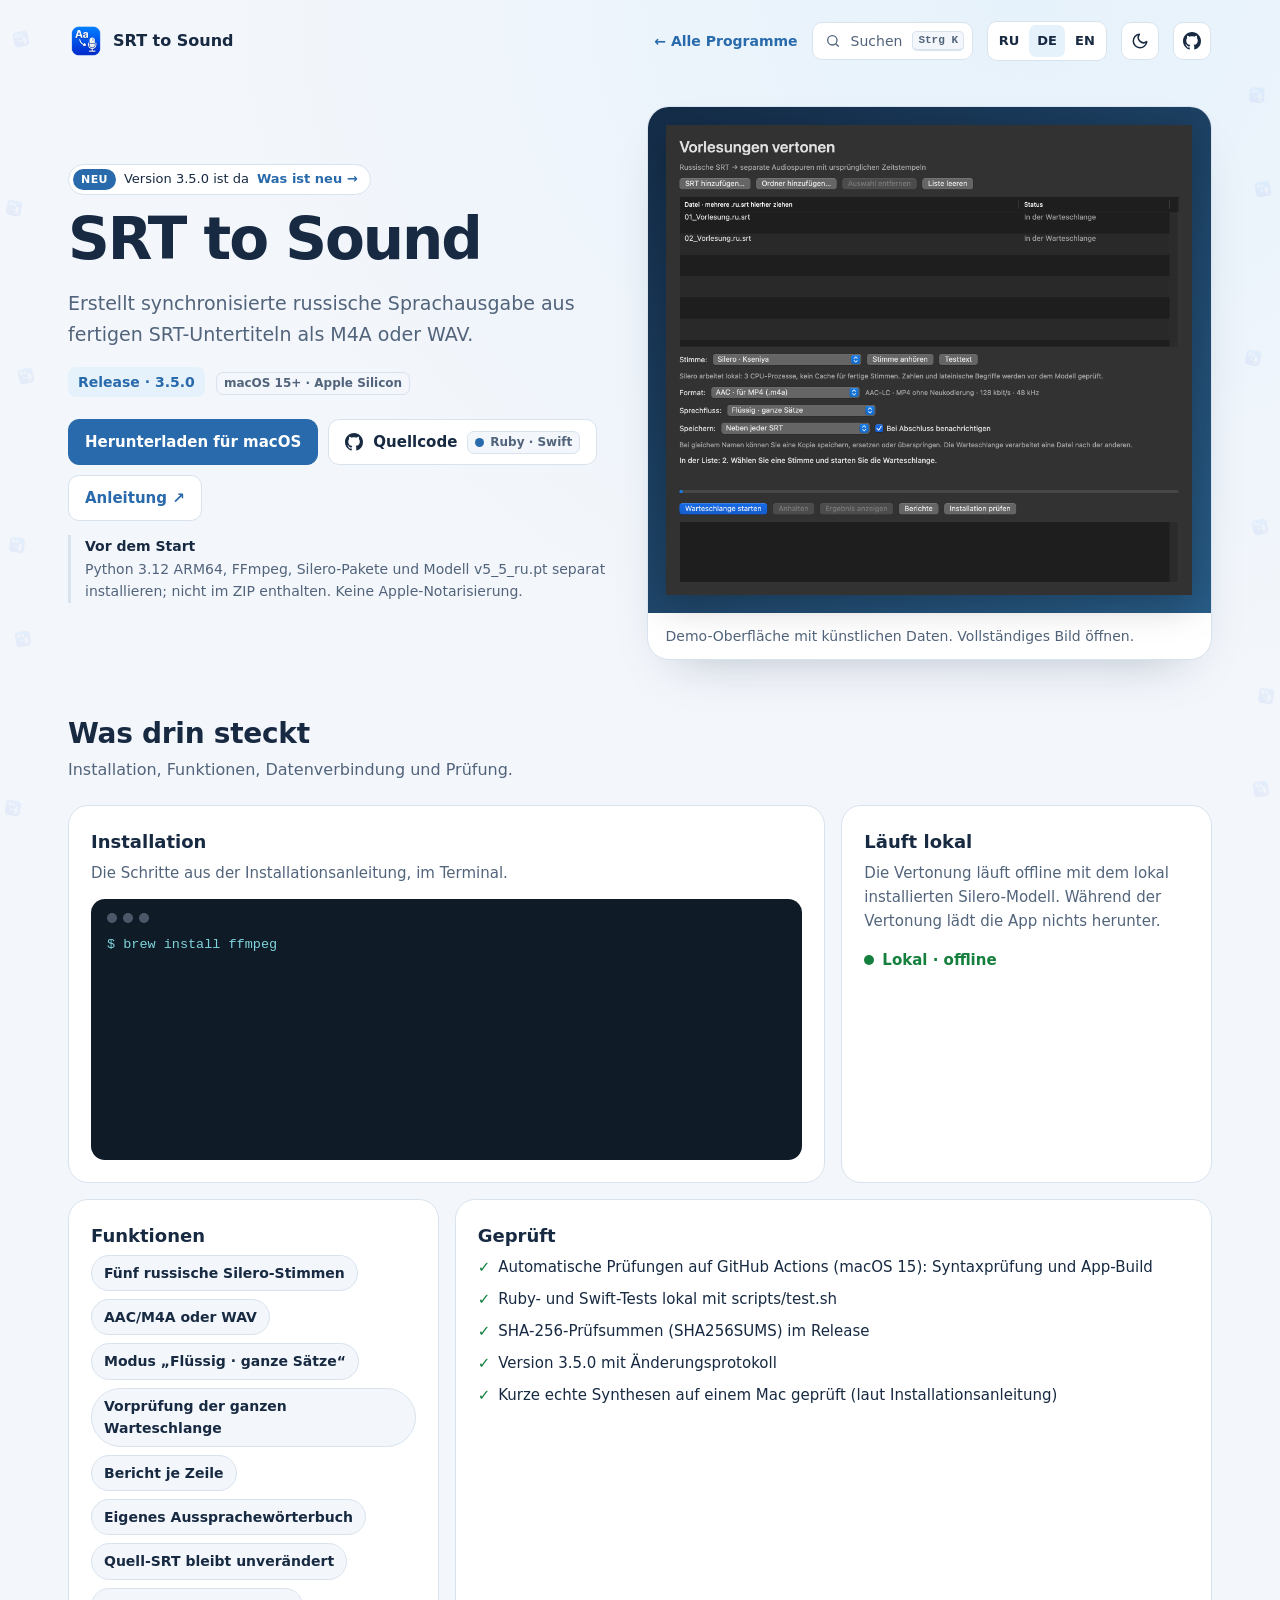
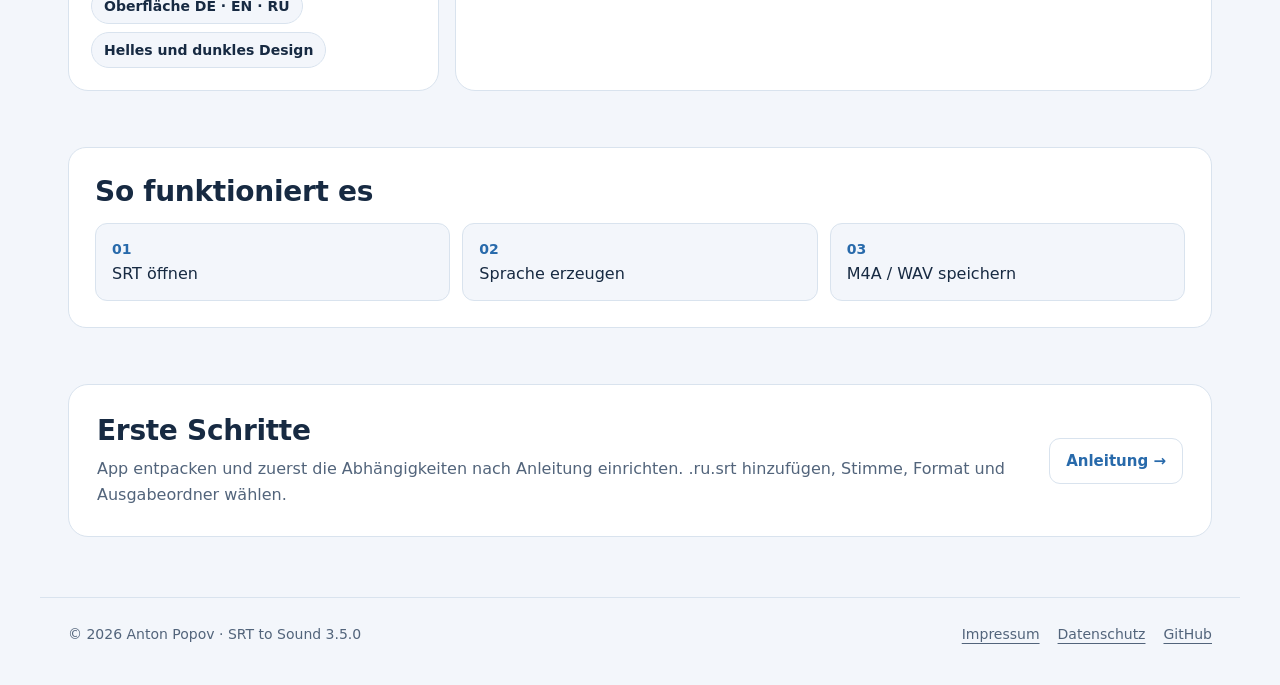
==== commit dbd4535b: "kit: quiet side decor of program icons on wide screens One fixed, aria-hidden layer in the page marg" ====
--- a/index.html
+++ b/index.html
@@ -7,8 +7,8 @@
 <meta name="description" content="Erstellt synchronisierte russische Sprachausgabe aus fertigen SRT-Untertiteln als M4A oder WAV.">
 <title>SRT to Sound — Anleitung · Release · 3.5.0</title>
 <link rel="icon" href="presentation-icon.png">
-<script src="assets/kit/kit-theme.js"></script><link rel="stylesheet" href="assets/kit/kit.css?v=2026.11.06-1"><script src="assets/kit/programs.js?v=2026.11.06-1" defer></script><script src="assets/kit/kit.js?v=2026.11.06-1" defer></script>
-<link rel="stylesheet" href="presentation.css?v=2026.11.06-1">
+<script src="assets/kit/kit-theme.js"></script><link rel="stylesheet" href="assets/kit/kit.css?v=2026.11.06-2"><script src="assets/kit/programs.js?v=2026.11.06-2" defer></script><script src="assets/kit/kit.js?v=2026.11.06-2" defer></script>
+<link rel="stylesheet" href="presentation.css?v=2026.11.06-2">
 </head>
 <body class="ppk-page">
 <a class="ppk-skip" href="#main">Zum Inhalt</a>
--- a/assets/kit/kit.css
+++ b/assets/kit/kit.css
@@ -245,3 +245,18 @@
   html.ppk-js .ppk-reveal:not(.ppk-in){opacity:1;transform:none}
 }
 @media (forced-colors:active){.ppk-pitem[aria-selected="true"]{outline:2px solid Highlight}.ppk-tabs button[aria-selected="true"]{outline:2px solid Highlight}}
+
+/* side decor (kit.js builds it on screens >= 1280px; nothing without JS) */
+.ppk-decor{display:none}
+@media (min-width:1280px){
+  .ppk-decor{display:block;position:fixed;inset:0;z-index:0;overflow:hidden;pointer-events:none;container-type:inline-size;opacity:0;transition:opacity 1.2s ease}
+  .ppk-decor.ppk-decor-on{opacity:1}
+  .ppk-decor-side{position:absolute;top:0;bottom:0;width:calc((100cqi - var(--ppk-decor-shell,var(--ppk-shell)))/2);animation:ppk-decor-drift 90s ease-in-out infinite alternate;will-change:transform}
+  .ppk-decor-l{left:0}
+  .ppk-decor-r{right:0;animation-direction:alternate-reverse}
+  .ppk-decor-i{--ppk-sz:clamp(18px,calc(var(--ppk-k,1) * ((100cqi - var(--ppk-decor-shell,var(--ppk-shell)))/2 - 28px)),72px);position:absolute;top:var(--ppk-y,0);left:calc(var(--ppk-x,.5) * (100% - 1.2 * var(--ppk-sz)) + .1 * var(--ppk-sz));width:var(--ppk-sz);height:var(--ppk-sz);object-fit:contain;opacity:.06;transform:rotate(var(--ppk-r,0deg));user-select:none}
+  [data-theme="dark"] .ppk-decor-i{opacity:.08}
+}
+@keyframes ppk-decor-drift{from{transform:translateY(-10px)}to{transform:translateY(10px)}}
+@media print{.ppk-decor{display:none!important}}
+@media (prefers-reduced-motion:reduce){.ppk-decor{transition:none}.ppk-decor-side{animation:none;will-change:auto}}
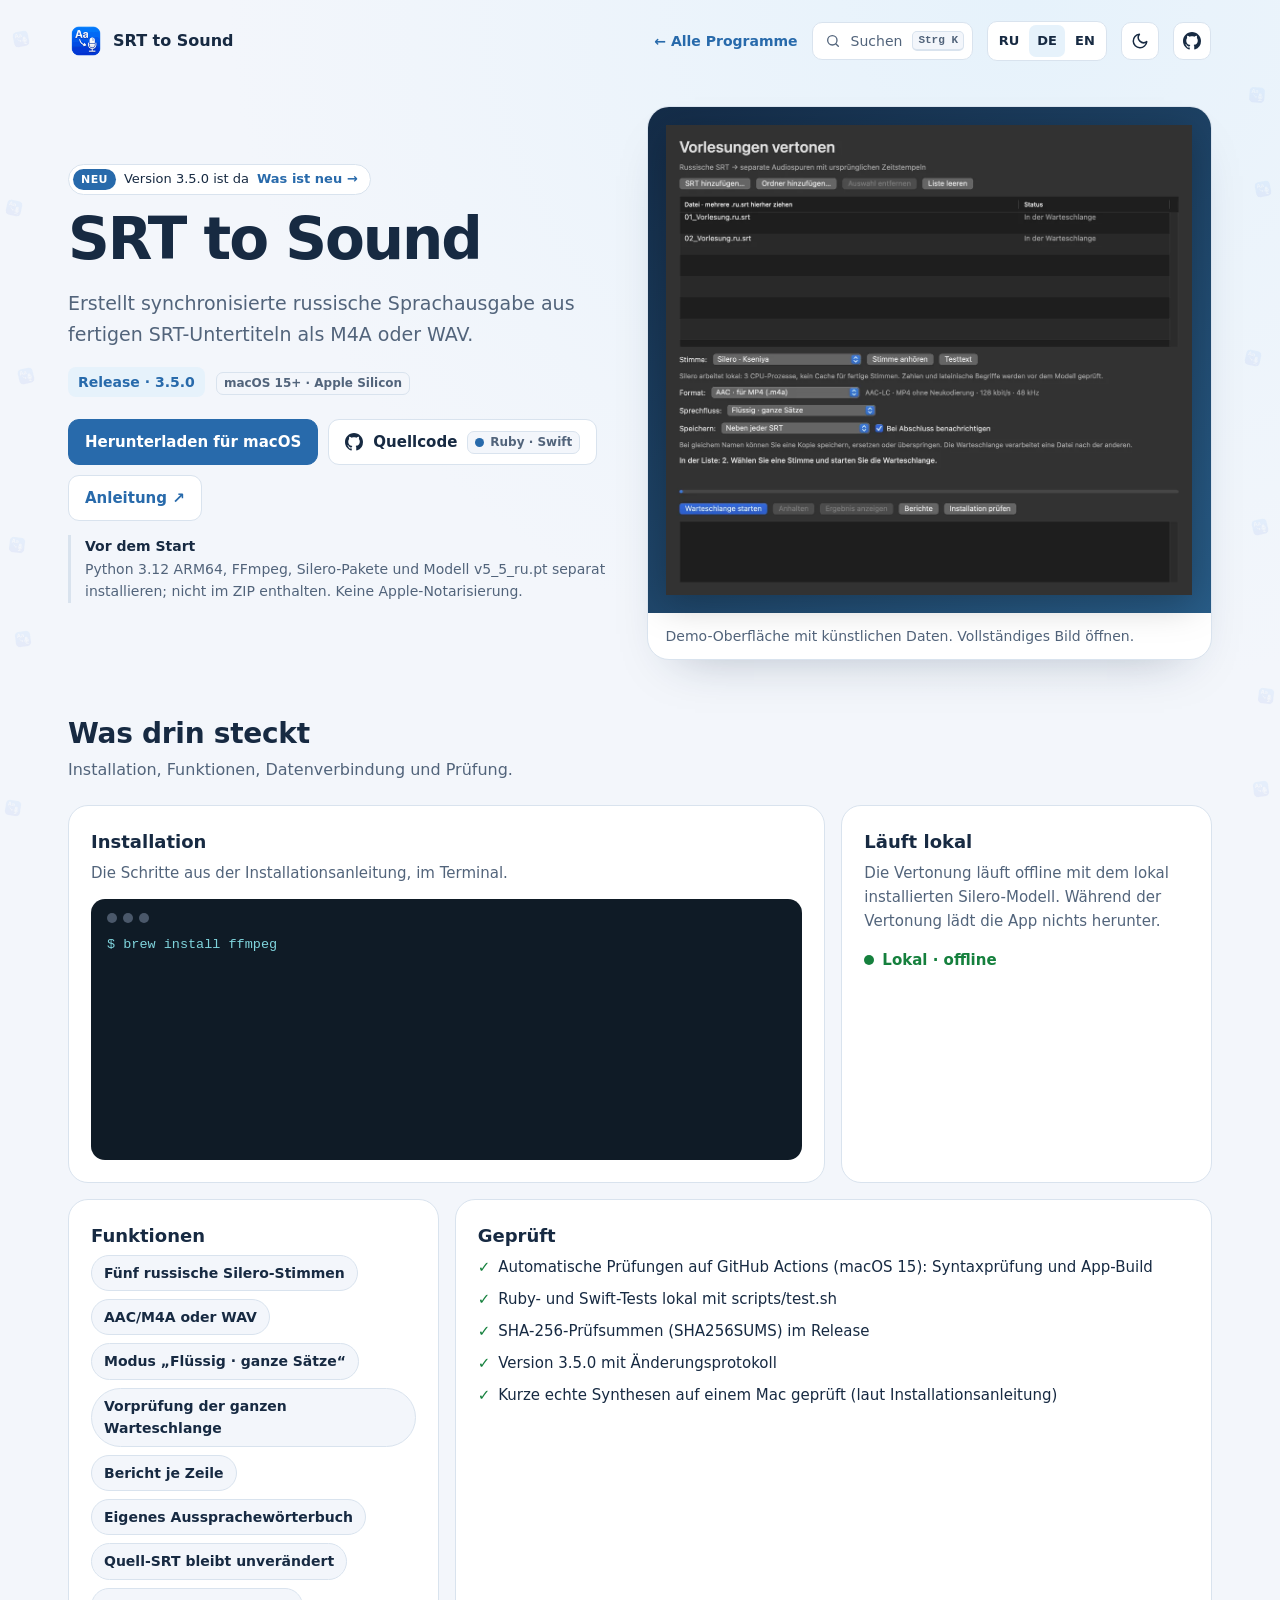
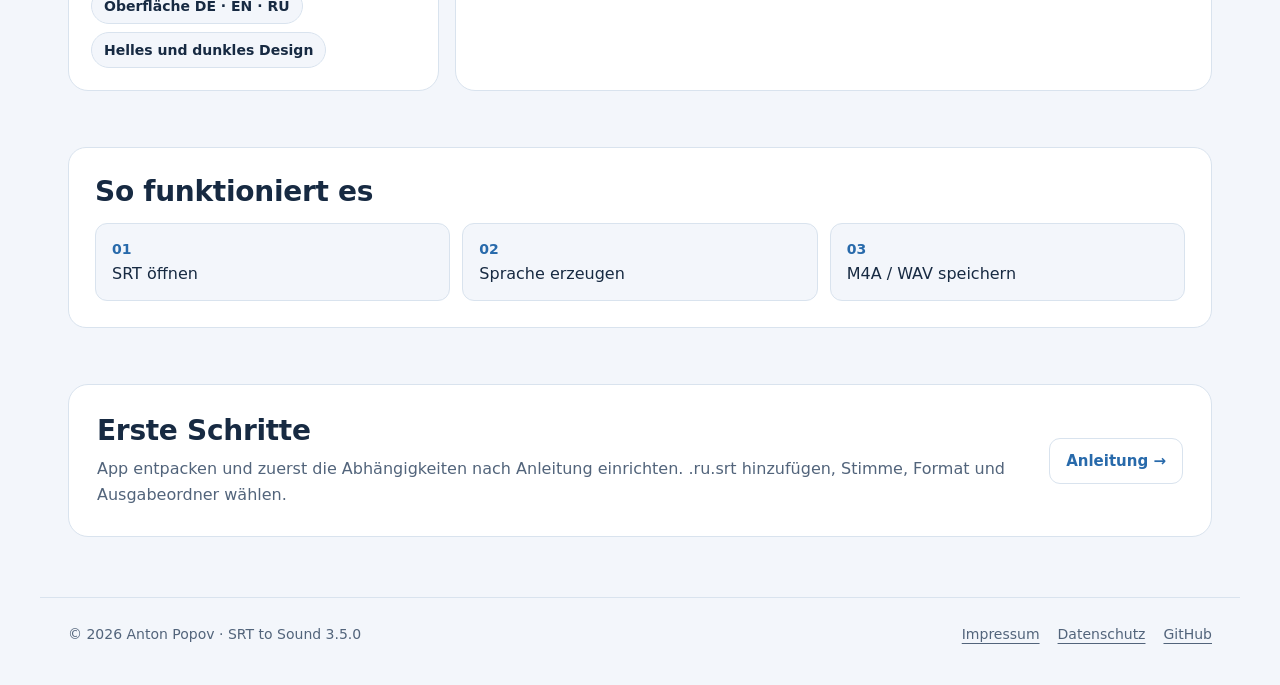
==== commit 1d79a9a3: "perf: smaller site images and icons, local guide images Screenshots get WebP copies at twice their s" ====
--- a/index.html
+++ b/index.html
@@ -39,7 +39,7 @@
 
 </div>
 <figure class="ppk-preview">
-<div class="ppk-stage"><a href="docs/screenshots/interface-de-dark.png"><img src="docs/screenshots/interface-de-dark.png" alt="SRT to Sound — Demo-Oberfläche mit künstlichen Daten. Vollständiges Bild öffnen." decoding="async"></a></div>
+<div class="ppk-stage"><a href="docs/screenshots/interface-de-dark.png"><img src="assets/web/interface-de-dark.b203872c.webp" alt="SRT to Sound — Demo-Oberfläche mit künstlichen Daten. Vollständiges Bild öffnen." decoding="async" width="1880" height="1680" fetchpriority="high"></a></div>
 <figcaption>Demo-Oberfläche mit künstlichen Daten. Vollständiges Bild öffnen.</figcaption>
 </figure>
 </div>
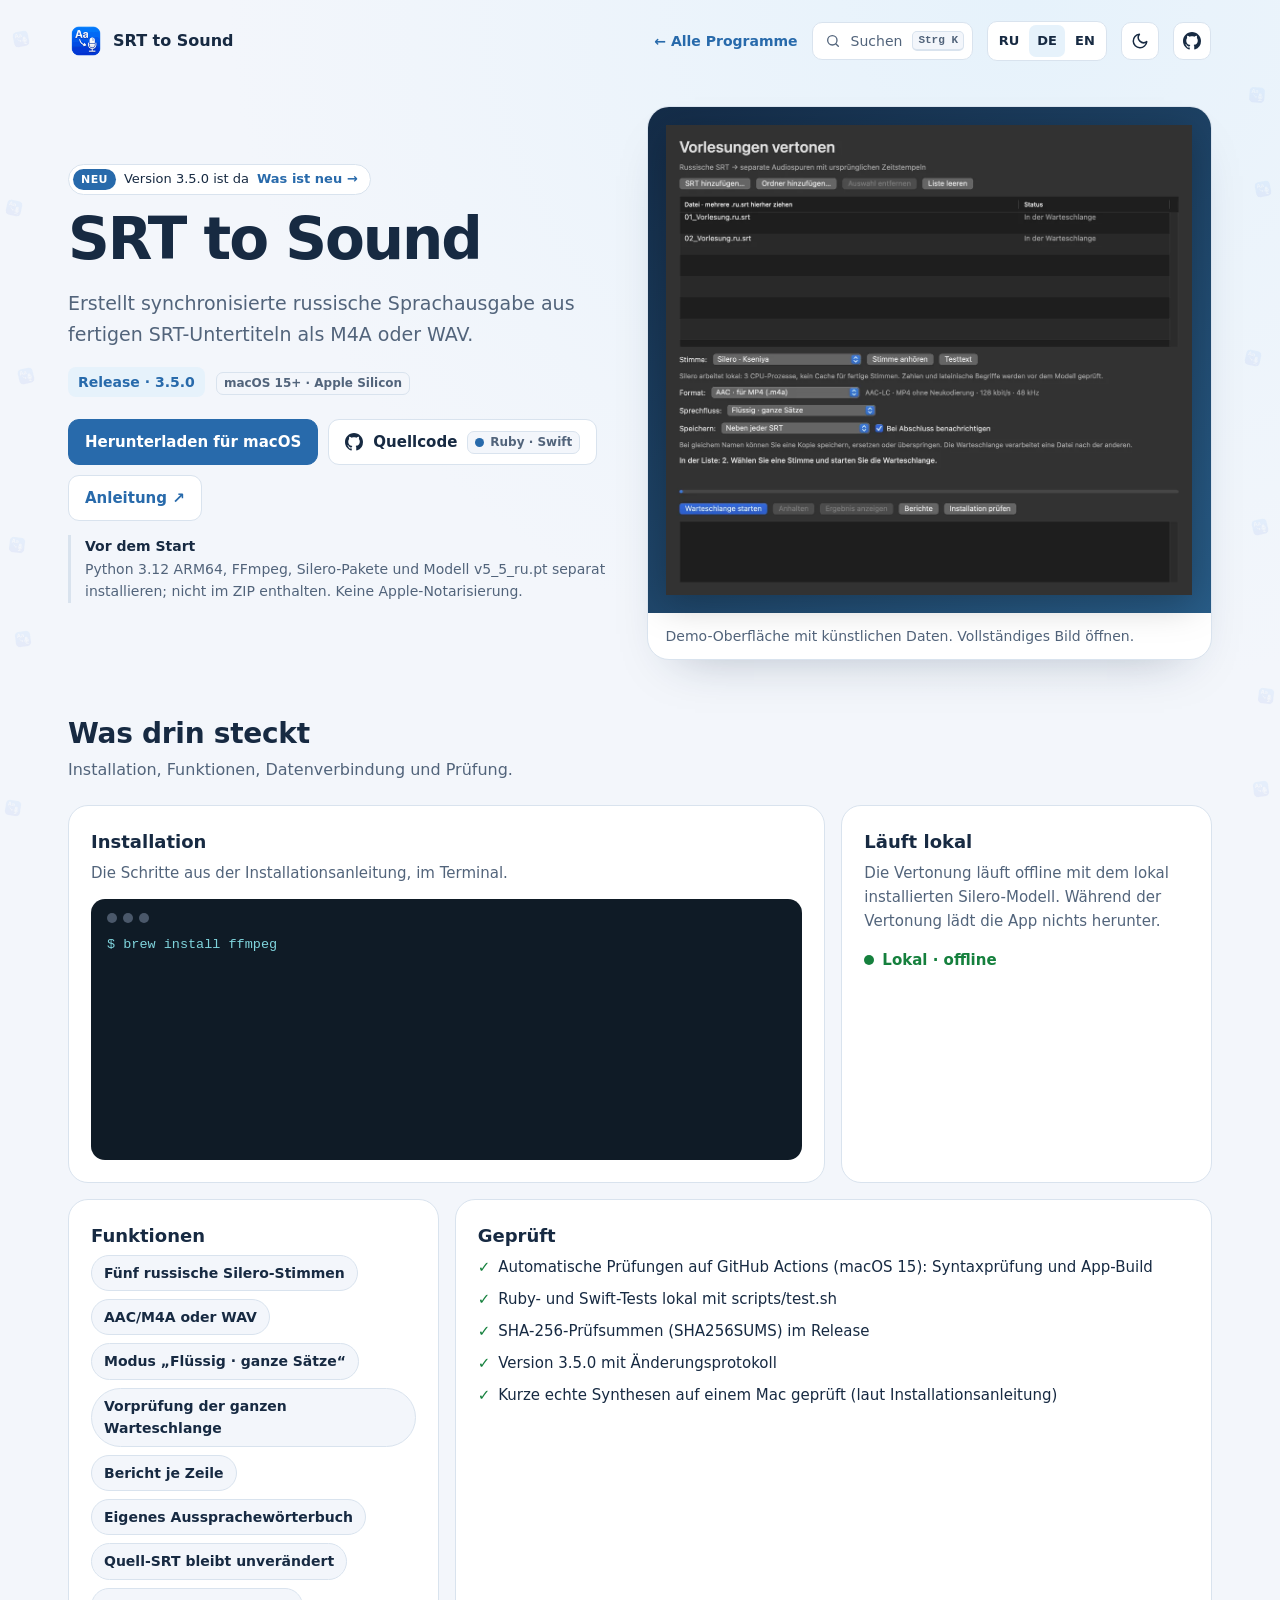
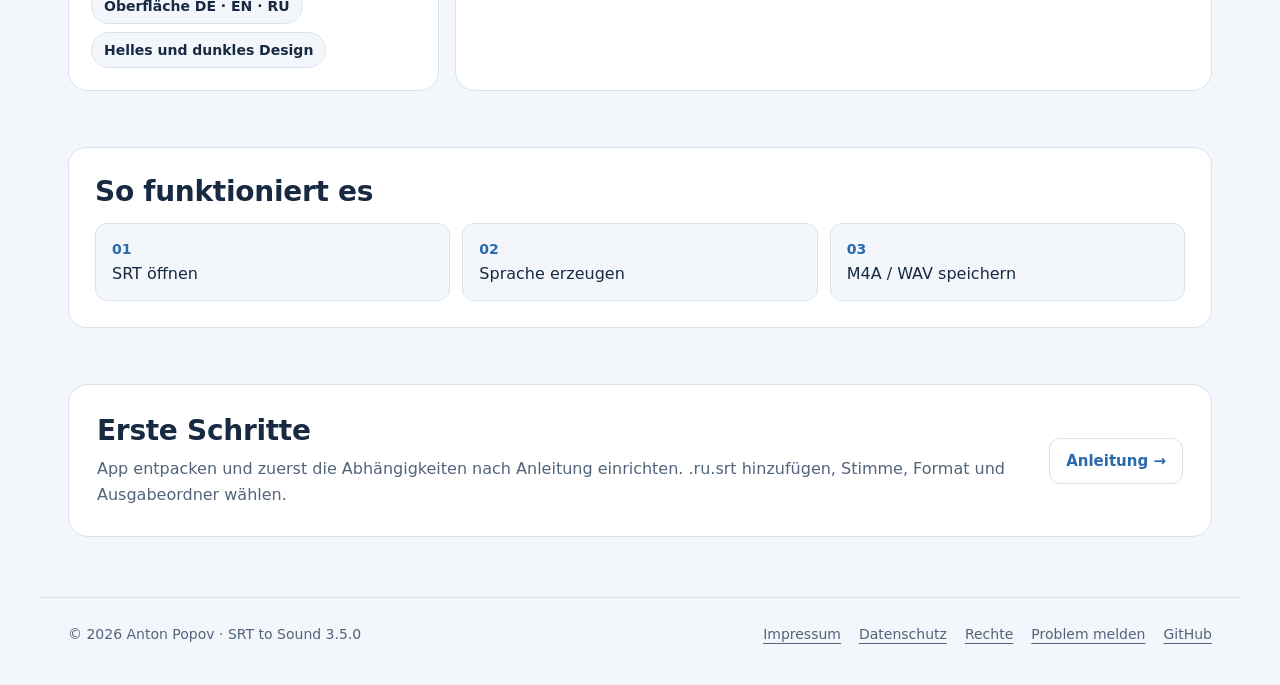
==== commit 2c53768d: "site: one tab title pattern and one footer across programs Landing titles name the program and what " ====
--- a/index.html
+++ b/index.html
@@ -5,7 +5,7 @@
 <meta name="viewport" content="width=device-width,initial-scale=1">
 <meta name="color-scheme" content="light dark">
 <meta name="description" content="Erstellt synchronisierte russische Sprachausgabe aus fertigen SRT-Untertiteln als M4A oder WAV.">
-<title>SRT to Sound — Anleitung · Release · 3.5.0</title>
+<title>SRT to Sound — Erstellt synchronisierte russische Sprachausgabe aus fertigen SRT-Untertiteln als M4A oder WAV</title>
 <link rel="icon" href="presentation-icon.png">
 <script src="assets/kit/kit-theme.js"></script><link rel="stylesheet" href="assets/kit/kit.css?v=2026.11.06-2"><script src="assets/kit/programs.js?v=2026.11.06-2" defer></script><script src="assets/kit/kit.js?v=2026.11.06-2" defer></script>
 <link rel="stylesheet" href="presentation.css?v=2026.11.06-2">
@@ -66,8 +66,8 @@
 </section>
 </main>
 <footer class="ppk-footer">
-  <span>© 2026 Anton Popov · SRT to Sound 3.5.0</span>
-  <nav aria-label="Rechtliches"><a href="https://popovantondev.github.io/popovantondev/impressum.html">Impressum</a><a href="https://popovantondev.github.io/popovantondev/datenschutz.html">Datenschutz</a><a href="https://github.com/popovantondev/SRTtoSound">GitHub</a></nav>
+<span>© 2026 Anton Popov · SRT to Sound 3.5.0</span>
+<nav aria-label="Rechtliches"><a href="https://popovantondev.github.io/popovantondev/impressum.html">Impressum</a><a href="https://popovantondev.github.io/popovantondev/datenschutz.html">Datenschutz</a><a href="https://github.com/popovantondev/SRTtoSound/blob/main/RIGHTS.de.md">Rechte</a><a href="https://github.com/popovantondev/SRTtoSound/issues/new/choose">Problem melden</a><a href="https://github.com/popovantondev/SRTtoSound">GitHub</a></nav>
 </footer>
 </body>
 </html>
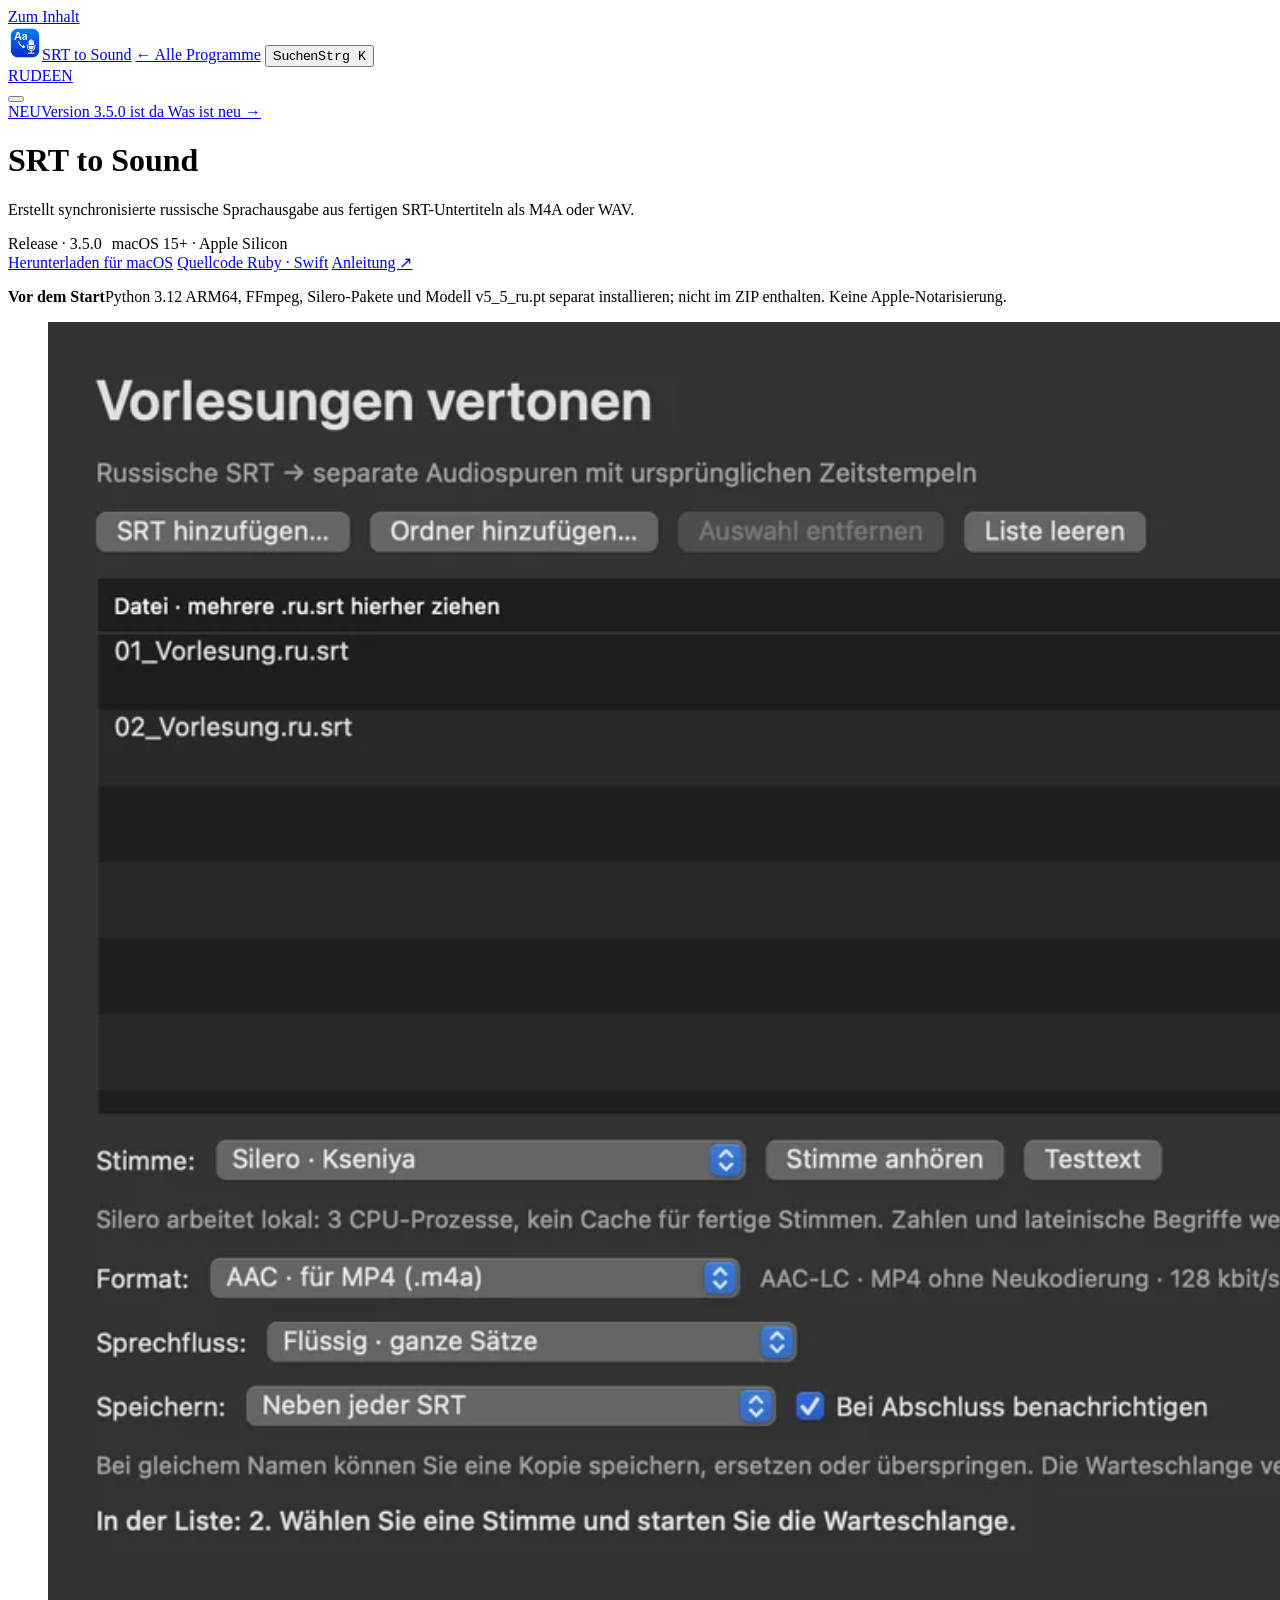
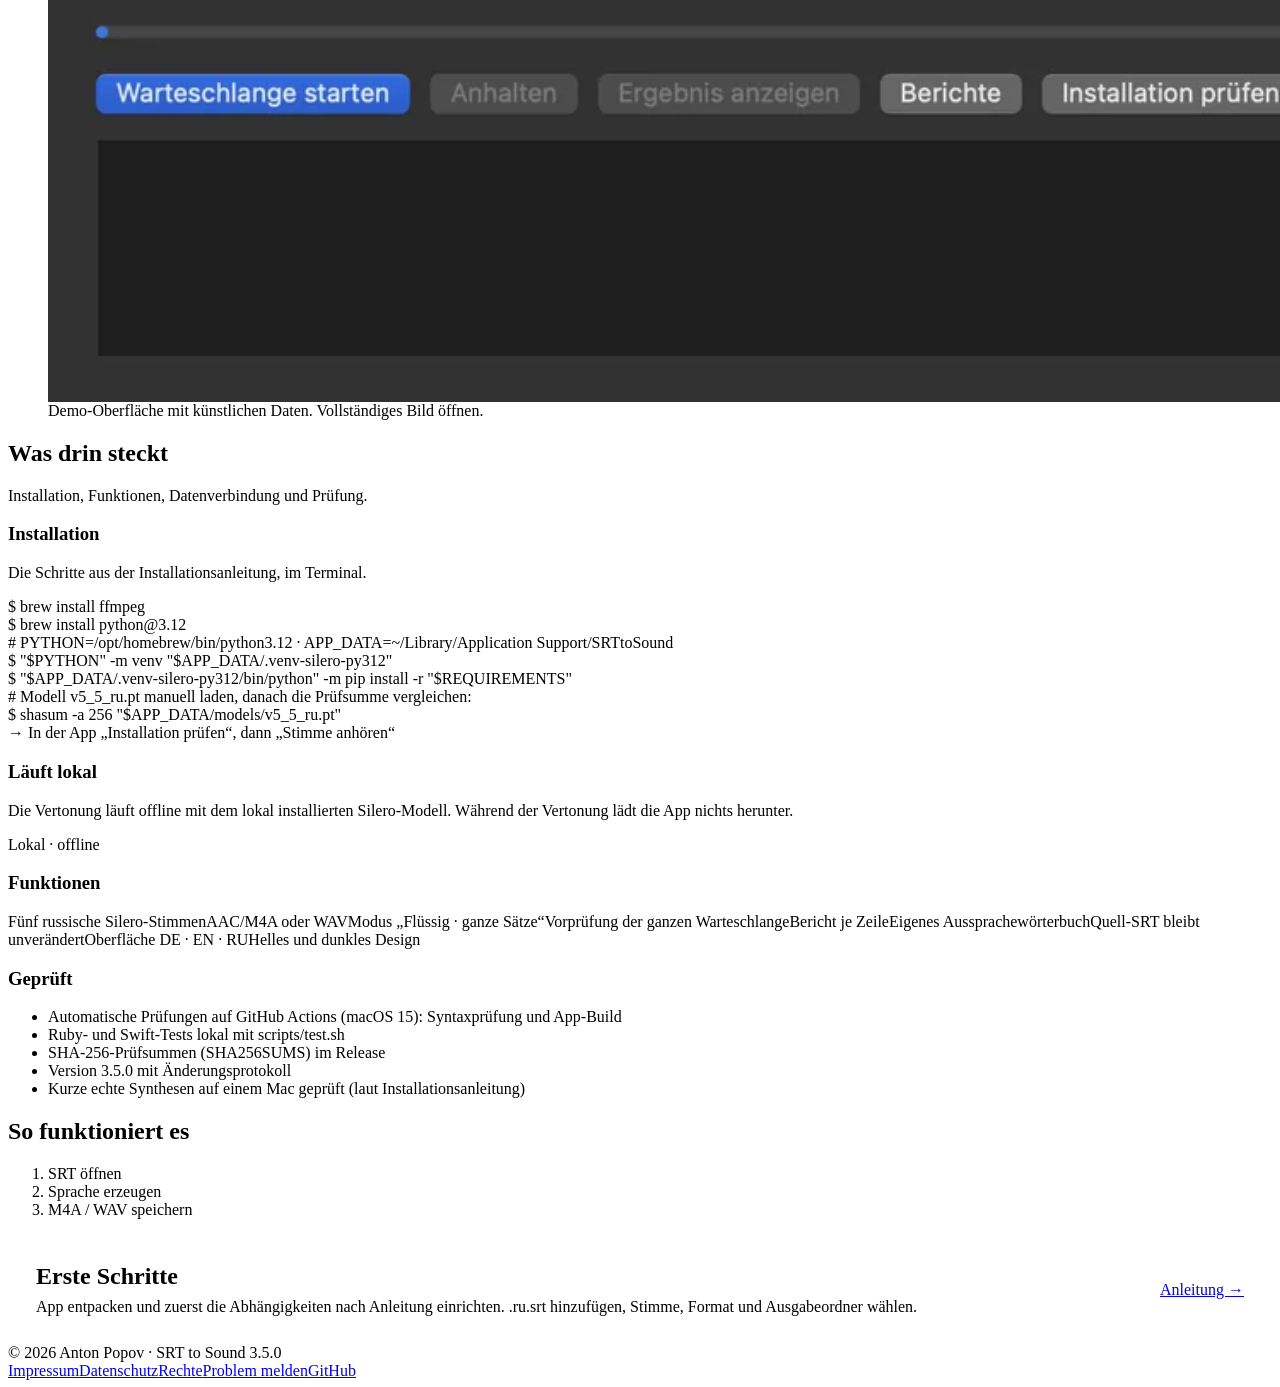
==== commit af92003b: "kit: search box without focus frame, palette closes before leaving The palette input lost its clippe" ====
--- a/index.html
+++ b/index.html
@@ -7,8 +7,8 @@
 <meta name="description" content="Erstellt synchronisierte russische Sprachausgabe aus fertigen SRT-Untertiteln als M4A oder WAV.">
 <title>SRT to Sound — Erstellt synchronisierte russische Sprachausgabe aus fertigen SRT-Untertiteln als M4A oder WAV</title>
 <link rel="icon" href="presentation-icon.png">
-<script src="assets/kit/kit-theme.js"></script><link rel="stylesheet" href="assets/kit/kit.css?v=2026.11.06-2"><script src="assets/kit/programs.js?v=2026.11.06-2" defer></script><script src="assets/kit/kit.js?v=2026.11.06-2" defer></script>
-<link rel="stylesheet" href="presentation.css?v=2026.11.06-2">
+<script src="assets/kit/kit-theme.js"></script><link rel="stylesheet" href="assets/kit/kit.css?v=2026.11.06-3"><script src="assets/kit/programs.js?v=2026.11.06-3" defer></script><script src="assets/kit/kit.js?v=2026.11.06-3" defer></script>
+<link rel="stylesheet" href="presentation.css?v=2026.11.06-3">
 </head>
 <body class="ppk-page">
 <a class="ppk-skip" href="#main">Zum Inhalt</a>
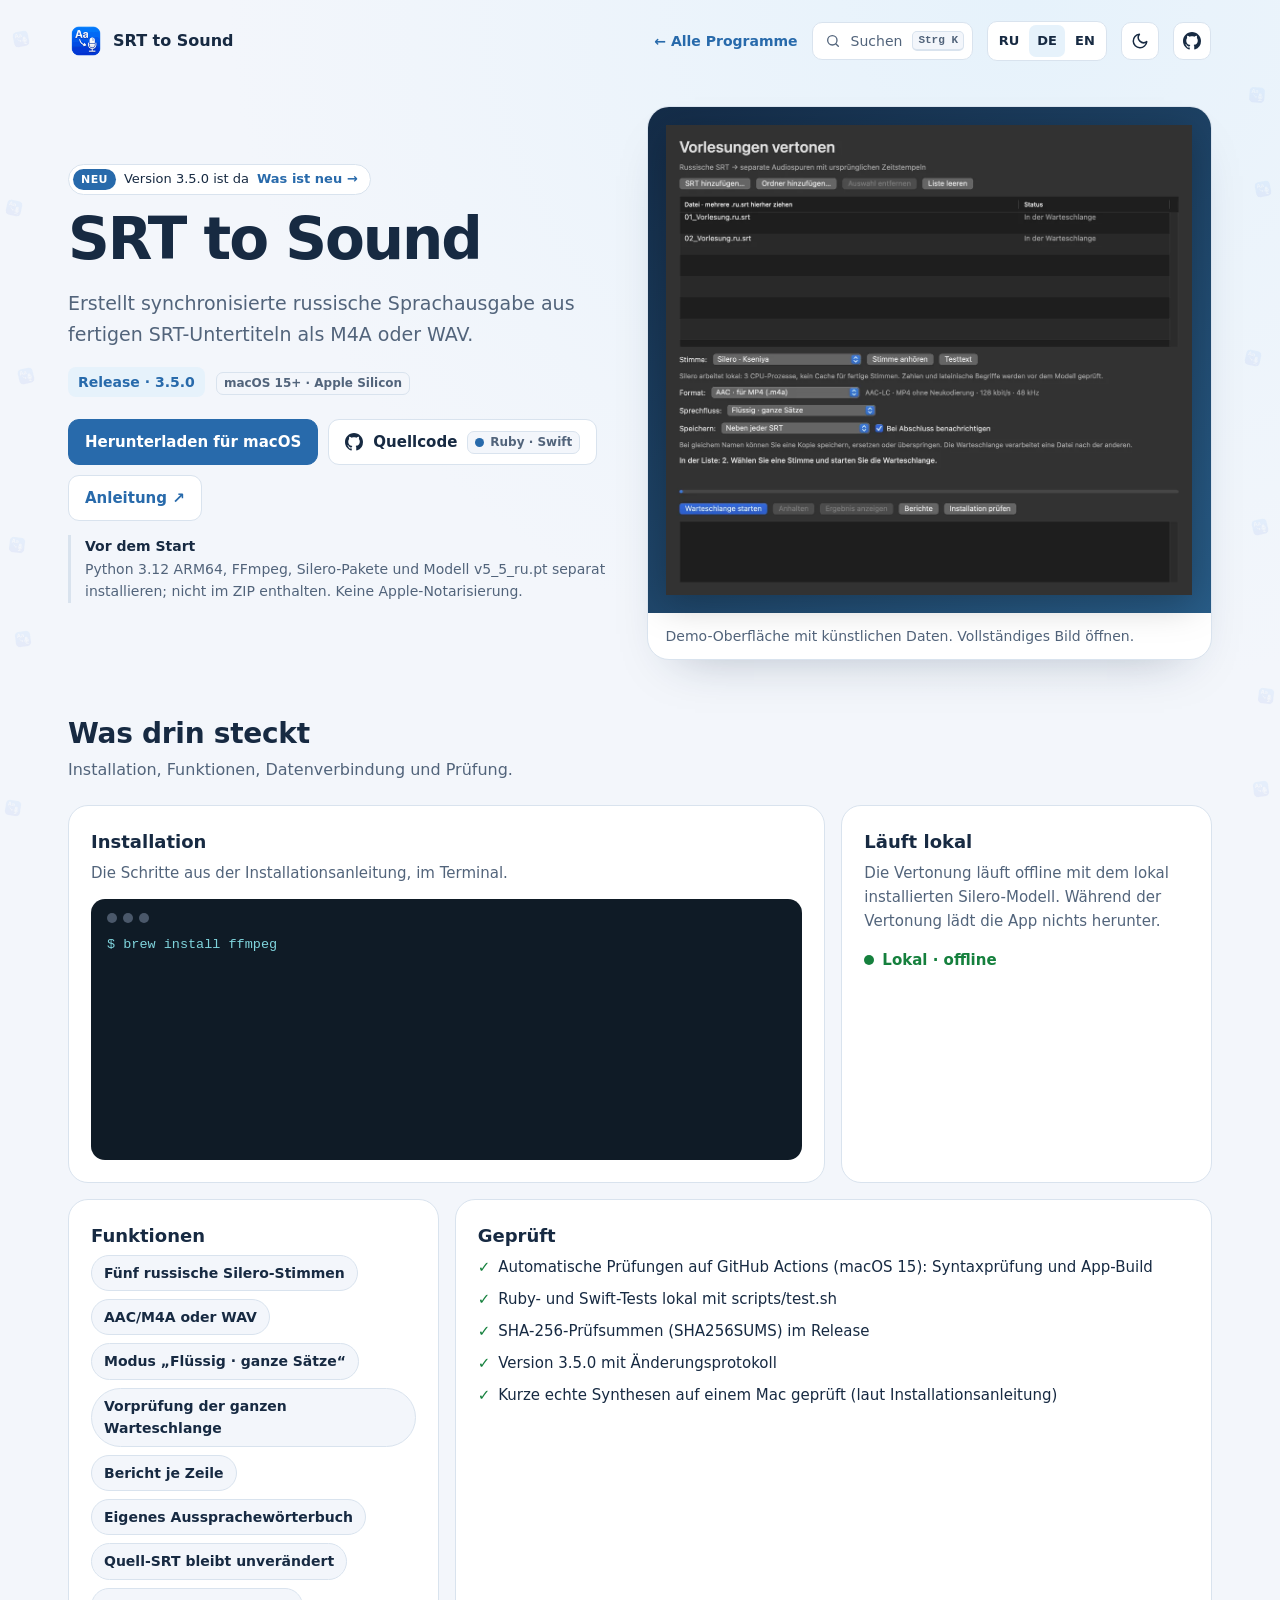
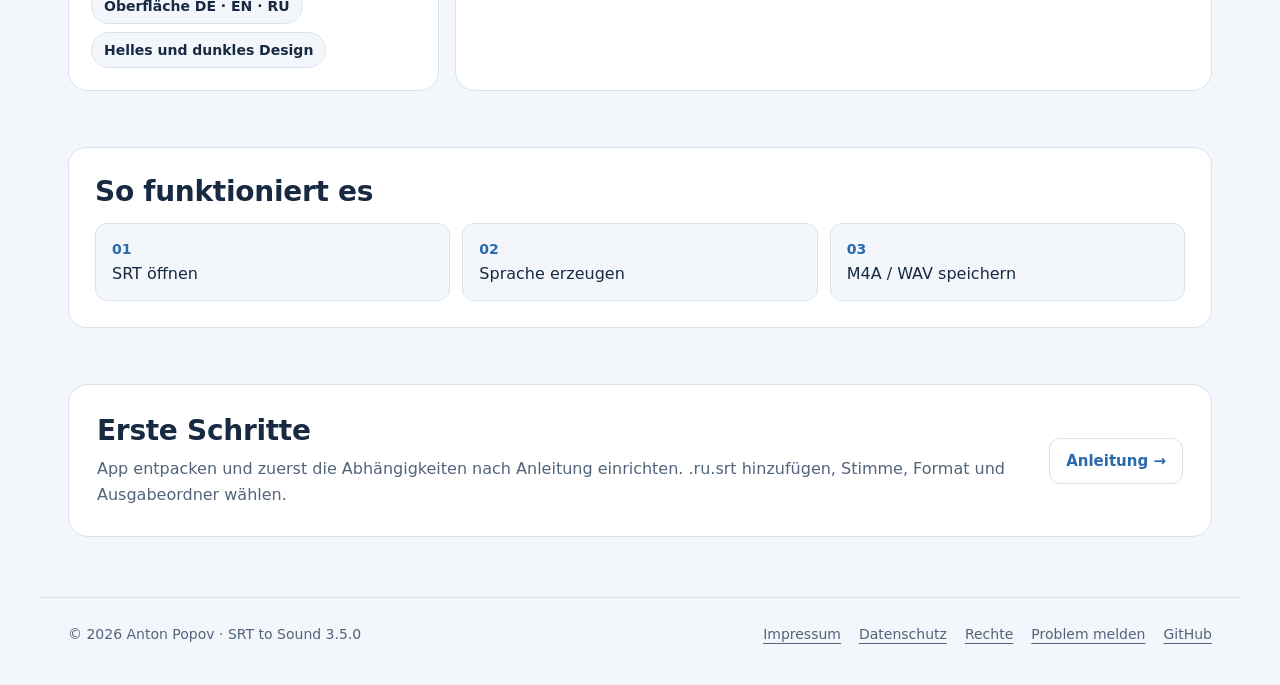
==== commit 8e839d84: "Kit update: stacked source-code button on narrow phones, 'Close' on touch search, new cache-busting " ====
--- a/index.html
+++ b/index.html
@@ -7,8 +7,8 @@
 <meta name="description" content="Erstellt synchronisierte russische Sprachausgabe aus fertigen SRT-Untertiteln als M4A oder WAV.">
 <title>SRT to Sound — Erstellt synchronisierte russische Sprachausgabe aus fertigen SRT-Untertiteln als M4A oder WAV</title>
 <link rel="icon" href="presentation-icon.png">
-<script src="assets/kit/kit-theme.js"></script><link rel="stylesheet" href="assets/kit/kit.css?v=2026.11.06-3"><script src="assets/kit/programs.js?v=2026.11.06-3" defer></script><script src="assets/kit/kit.js?v=2026.11.06-3" defer></script>
-<link rel="stylesheet" href="presentation.css?v=2026.11.06-3">
+<script src="assets/kit/kit-theme.js"></script><link rel="stylesheet" href="assets/kit/kit.css?v=2026.11.16-1"><script src="assets/kit/programs.js?v=2026.11.16-1" defer></script><script src="assets/kit/kit.js?v=2026.11.16-1" defer></script>
+<link rel="stylesheet" href="presentation.css?v=2026.11.16-1">
 </head>
 <body class="ppk-page">
 <a class="ppk-skip" href="#main">Zum Inhalt</a>
--- a/assets/kit/kit.css
+++ b/assets/kit/kit.css
@@ -0,0 +1,295 @@
+/* popovantondev shared kit: tokens, header, search palette, components, footer.
+   Everything is prefixed ppk-. Pages set their accent in their own CSS (see demo.html).
+   Kit tokens have zero specificity (:where), so any page rule overrides them regardless of load order. */
+
+/* ---------- tokens ---------- */
+:where(:root){color-scheme:light;
+  --ppk-bg:#f3f6fb;--ppk-panel:#ffffff;--ppk-ink:#172a42;--ppk-muted:#52647b;--ppk-line:#d9e3ee;
+  --ppk-accent:#0f6f7c;--ppk-accent-ink:#ffffff;--ppk-tint:#e2f2f3;--ppk-hero:#0c3a45;--ppk-hero-end:#1b6b78;
+  --ppk-glass:rgba(255,255,255,.76);--ppk-term:#0f1b26;--ppk-term-ink:#d6e4ef;--ppk-term-ps:#7fd4dc;--ppk-term-ok:#6ee787;--ppk-term-dim:#8fa3b6;
+  --ppk-ok:#15803d;--ppk-ok-bg:#dcfce7;--ppk-ok-fg:#166534;--ppk-warn-bg:#fef3c7;--ppk-warn-fg:#92400e;
+  --ppk-focus:#1a5fd0;--ppk-shadow:0 22px 50px -30px rgba(22,43,72,.35);
+  --ppk-radius-s:8px;--ppk-radius-m:12px;--ppk-radius-l:20px;--ppk-radius-pill:999px;
+  --ppk-font:system-ui,-apple-system,"Segoe UI",sans-serif;--ppk-mono:ui-monospace,"Cascadia Code",Consolas,monospace;--ppk-shell:1200px}
+:where([data-theme="dark"]){color-scheme:dark;
+  --ppk-bg:#0c131b;--ppk-panel:#131d28;--ppk-ink:#e5edf5;--ppk-muted:#9badbf;--ppk-line:#233142;
+  --ppk-accent:#3cc1cc;--ppk-accent-ink:#03262b;--ppk-tint:#11343a;--ppk-hero:#082a32;--ppk-hero-end:#145a65;
+  --ppk-glass:rgba(19,29,40,.76);--ppk-term:#070d13;--ppk-term-ink:#d6e4ef;--ppk-term-ps:#7fd4dc;--ppk-term-ok:#6ee787;--ppk-term-dim:#8fa3b6;
+  --ppk-ok:#4ade80;--ppk-ok-bg:#14532d;--ppk-ok-fg:#bbf7d0;--ppk-warn-bg:#78350f;--ppk-warn-fg:#fde68a;
+  --ppk-focus:#7ab8ff;--ppk-shadow:0 22px 50px -30px rgba(0,0,0,.7)}
+@media (prefers-color-scheme:dark){:where(:root:not([data-theme])){color-scheme:dark;
+  --ppk-bg:#0c131b;--ppk-panel:#131d28;--ppk-ink:#e5edf5;--ppk-muted:#9badbf;--ppk-line:#233142;
+  --ppk-accent:#3cc1cc;--ppk-accent-ink:#03262b;--ppk-tint:#11343a;--ppk-hero:#082a32;--ppk-hero-end:#145a65;
+  --ppk-glass:rgba(19,29,40,.76);--ppk-term:#070d13;--ppk-term-ink:#d6e4ef;--ppk-term-ps:#7fd4dc;--ppk-term-ok:#6ee787;--ppk-term-dim:#8fa3b6;
+  --ppk-ok:#4ade80;--ppk-ok-bg:#14532d;--ppk-ok-fg:#bbf7d0;--ppk-warn-bg:#78350f;--ppk-warn-fg:#fde68a;
+  --ppk-focus:#7ab8ff;--ppk-shadow:0 22px 50px -30px rgba(0,0,0,.7)}}
+
+/* ---------- base (only inside pages that opt in with class ppk-page on body) ---------- */
+.ppk-page{margin:0;background:radial-gradient(ellipse at 80% 0,var(--ppk-tint),transparent 55%),var(--ppk-bg);background-attachment:fixed;color:var(--ppk-ink);font:16px/1.6 var(--ppk-font);transition:background-color .3s,color .3s}
+.ppk-page *,.ppk-page *::before,.ppk-page *::after{box-sizing:border-box}
+:where(.ppk-page a){color:var(--ppk-accent);text-underline-offset:4px}
+:where(.ppk-page img){max-width:100%;height:auto}
+:where(.ppk-page button){font:inherit;color:inherit}
+.ppk-page :focus-visible,.ppk-overlay :focus-visible,.ppk-nav-wrap :focus-visible,.ppk-footer :focus-visible{outline:3px solid var(--ppk-focus);outline-offset:3px}
+:where(.ppk-page h1),.ppk-title{font-size:clamp(34px,4.6vw,58px);line-height:1.05;letter-spacing:-.035em;margin:14px 0 18px}
+:where(.ppk-page h2),.ppk-h2{font-size:clamp(22px,2.4vw,28px);line-height:1.25;letter-spacing:-.01em;margin:0 0 6px}
+.ppk-page [hidden],.ppk-overlay[hidden]{display:none!important}
+.ppk-shell{max-width:var(--ppk-shell);margin:0 auto;padding:0 28px}
+.ppk-section{margin:56px 0;position:relative}
+.ppk-sub{color:var(--ppk-muted);margin:0 0 22px}
+.ppk-sr-only{position:absolute!important;width:1px;height:1px;margin:-1px;padding:0;overflow:hidden;clip:rect(0 0 0 0);white-space:nowrap;border:0}
+.ppk-skip{position:absolute;left:12px;top:-60px;z-index:200;background:var(--ppk-panel);color:var(--ppk-ink);border:2px solid var(--ppk-focus);border-radius:var(--ppk-radius-m);padding:8px 14px;font-weight:700;text-decoration:none}
+.ppk-skip:focus{top:12px}
+html.ppk-lock{overflow:hidden}
+
+/* ---------- icons (CSS masks, work without JS and without inline SVG) ---------- */
+.ppk-search-btn::before,.ppk-gh-btn::before,.ppk-theme-btn::before,.ppk-btn-gh::before{content:"";flex:none;background:currentColor;-webkit-mask:var(--ppk-ico) center/contain no-repeat;mask:var(--ppk-ico) center/contain no-repeat}
+.ppk-search-btn::before{--ppk-ico:url("data:image/svg+xml,%3Csvg xmlns='http://www.w3.org/2000/svg' viewBox='0 0 24 24' fill='none' stroke='black' stroke-width='2' stroke-linecap='round'%3E%3Ccircle cx='11' cy='11' r='7'/%3E%3Cpath d='m20 20-3.5-3.5'/%3E%3C/svg%3E");width:16px;height:16px}
+.ppk-gh-btn::before,.ppk-btn-gh::before{--ppk-ico:url("data:image/svg+xml,%3Csvg xmlns='http://www.w3.org/2000/svg' viewBox='0 0 16 16'%3E%3Cpath d='M8 0C3.58 0 0 3.58 0 8c0 3.54 2.29 6.53 5.47 7.59.4.07.55-.17.55-.38 0-.19-.01-.82-.01-1.49-2.01.37-2.53-.49-2.69-.94-.09-.23-.48-.94-.82-1.13-.28-.15-.68-.52-.01-.53.63-.01 1.08.58 1.23.82.72 1.21 1.87.87 2.33.66.07-.52.28-.87.51-1.07-1.78-.2-3.64-.89-3.64-3.95 0-.87.31-1.59.82-2.15-.08-.2-.36-1.02.08-2.12 0 0 .67-.21 2.2.82.64-.18 1.32-.27 2-.27.68 0 1.36.09 2 .27 1.53-1.04 2.2-.82 2.2-.82.44 1.1.16 1.92.08 2.12.51.56.82 1.27.82 2.15 0 3.07-1.87 3.75-3.65 3.95.29.25.54.73.54 1.48 0 1.07-.01 1.93-.01 2.2 0 .21.15.46.55.38A8.013 8.013 0 0 0 16 8c0-4.42-3.58-8-8-8z'/%3E%3C/svg%3E");width:18px;height:18px}
+.ppk-theme-btn::before{--ppk-ico:url("data:image/svg+xml,%3Csvg xmlns='http://www.w3.org/2000/svg' viewBox='0 0 24 24' fill='none' stroke='black' stroke-width='2' stroke-linecap='round' stroke-linejoin='round'%3E%3Cpath d='M21 12.8A9 9 0 1 1 11.2 3a7 7 0 0 0 9.8 9.8z'/%3E%3C/svg%3E");width:18px;height:18px}
+:root[data-theme="dark"] .ppk-theme-btn::before{--ppk-ico:url("data:image/svg+xml,%3Csvg xmlns='http://www.w3.org/2000/svg' viewBox='0 0 24 24' fill='none' stroke='black' stroke-width='2' stroke-linecap='round'%3E%3Ccircle cx='12' cy='12' r='4.5'/%3E%3Cpath d='M12 2v2M12 20v2M4.9 4.9l1.4 1.4M17.7 17.7l1.4 1.4M2 12h2M20 12h2M4.9 19.1l1.4-1.4M17.7 6.3l1.4-1.4'/%3E%3C/svg%3E")}
+@media (prefers-color-scheme:dark){:root:not([data-theme]) .ppk-theme-btn::before{--ppk-ico:url("data:image/svg+xml,%3Csvg xmlns='http://www.w3.org/2000/svg' viewBox='0 0 24 24' fill='none' stroke='black' stroke-width='2' stroke-linecap='round'%3E%3Ccircle cx='12' cy='12' r='4.5'/%3E%3Cpath d='M12 2v2M12 20v2M4.9 4.9l1.4 1.4M17.7 17.7l1.4 1.4M2 12h2M20 12h2M4.9 19.1l1.4-1.4M17.7 6.3l1.4-1.4'/%3E%3C/svg%3E")}}
+.ppk-search-btn:has(svg)::before,.ppk-icon-btn:has(svg)::before,.ppk-btn-gh:has(svg)::before{display:none}
+
+/* ---------- header: static markup, JS only improves it ---------- */
+.ppk-nav-wrap{position:sticky;top:0;z-index:40;padding:10px 0 0}
+.ppk-nav-wrap.ppk-floating{padding-inline:8px}
+.ppk-nav{position:relative;isolation:isolate;max-width:var(--ppk-shell);margin:0 auto;display:flex;align-items:center;gap:14px;padding:10px 28px;border:1px solid transparent;border-radius:0;font:14px/1.3 var(--ppk-font);color:var(--ppk-ink);transition:border-color .25s,border-radius .25s}
+/* Glass pill is a separate layer: the header jump to the pill changes layout once, the glass, blur and shadow only fade in (opacity), so scrolling past the threshold stays cheap. */
+.ppk-nav::before{content:"";position:absolute;inset:-1px;z-index:-1;border-radius:inherit;background:var(--ppk-glass);-webkit-backdrop-filter:blur(14px) saturate(1.4);backdrop-filter:blur(14px) saturate(1.4);box-shadow:0 10px 30px -18px rgba(0,0,0,.35);opacity:0;pointer-events:none;transition:opacity .25s}
+.ppk-nav *,.ppk-nav *::before,.ppk-nav *::after{box-sizing:border-box}
+.ppk-floating .ppk-nav{max-width:980px;padding:8px 10px 8px 16px;border-color:var(--ppk-line);border-radius:var(--ppk-radius-pill)}
+.ppk-floating .ppk-nav::before{opacity:1}
+.ppk-brand{display:flex;align-items:center;gap:10px;min-width:0;font-size:16px;font-weight:750;color:var(--ppk-ink);text-decoration:none;white-space:nowrap}
+.ppk-brand img{width:34px;height:34px;flex:none;border-radius:9px}
+.ppk-brand span{overflow:hidden;text-overflow:ellipsis;padding:3px 4px 3px 0;margin:-3px -4px -3px 0}
+.ppk-spacer{flex:1}
+.ppk-back{display:inline-flex;align-items:center;min-height:38px;font-size:14px;font-weight:650;color:var(--ppk-accent);text-decoration:none;white-space:nowrap}
+.ppk-back:hover{text-decoration:underline;text-underline-offset:4px}
+.ppk-search-btn{display:none;align-items:center;gap:10px;min-height:38px;padding:6px 8px 6px 12px;border:1px solid var(--ppk-line);border-radius:10px;background:var(--ppk-panel);color:var(--ppk-muted);font:inherit;font-size:14px;cursor:pointer;transition:border-color .2s}
+.ppk-search-btn:hover{border-color:var(--ppk-accent)}
+html.ppk-js .ppk-search-btn{display:flex}
+.ppk-search-btn kbd,.ppk-kbd{font:600 11px/1 var(--ppk-mono);border:1px solid var(--ppk-line);border-bottom-width:2px;border-radius:5px;padding:3px 5px;color:var(--ppk-muted);background:var(--ppk-bg)}
+.ppk-langs{display:flex;gap:2px;padding:3px;border:1px solid var(--ppk-line);border-radius:10px;background:var(--ppk-panel)}
+.ppk-langs a{display:grid;place-items:center;min-width:36px;min-height:32px;border-radius:7px;color:var(--ppk-ink);font-size:13px;font-weight:700;text-decoration:none}
+.ppk-langs a:hover{background:var(--ppk-bg)}
+.ppk-langs a[aria-current]{background:var(--ppk-tint);color:var(--ppk-ink)}
+.ppk-icon-btn{display:grid;place-items:center;width:38px;height:38px;padding:0;border:1px solid var(--ppk-line);border-radius:10px;background:var(--ppk-panel);color:var(--ppk-ink);text-decoration:none;cursor:pointer;transition:border-color .2s}
+.ppk-icon-btn:hover{border-color:var(--ppk-accent)}
+.ppk-icon-btn svg{width:18px;height:18px}
+html:not(.ppk-js) .ppk-theme-btn{display:none}
+
+/* ---------- hero parts ---------- */
+.ppk-hero{display:grid;grid-template-columns:minmax(0,1fr) minmax(0,1.05fr);gap:40px;align-items:center;margin:34px 0 10px}
+.ppk-hero>*{min-width:0}
+.ppk-pill{display:inline-flex;align-items:center;gap:8px;max-width:100%;padding:4px 12px 4px 4px;border:1px solid var(--ppk-line);border-radius:var(--ppk-radius-pill);background:var(--ppk-panel);color:var(--ppk-ink);font-size:13px;text-decoration:none;transition:border-color .2s,transform .2s}
+.ppk-pill:hover{border-color:var(--ppk-accent);transform:translateY(-1px)}
+.ppk-pill .ppk-new{flex:none;background:var(--ppk-accent);color:var(--ppk-accent-ink);border-radius:var(--ppk-radius-pill);padding:2px 8px;font-weight:800;font-size:11px;letter-spacing:.04em}
+.ppk-pill .ppk-more{color:var(--ppk-accent);font-weight:650;white-space:nowrap}
+.ppk-lead{margin:0 0 18px;color:var(--ppk-muted);font-size:19px}
+.ppk-status{display:inline-block;padding:4px 10px;border-radius:var(--ppk-radius-s);background:var(--ppk-tint);color:var(--ppk-accent);font-size:14px;font-weight:700}
+.ppk-actions{display:flex;flex-wrap:wrap;align-items:center;gap:10px;margin:22px 0 14px}
+.ppk-btn{display:inline-flex;align-items:center;gap:10px;min-height:46px;padding:10px 16px;border:1px solid var(--ppk-line);border-radius:11px;background:var(--ppk-panel);color:var(--ppk-accent);font-size:15px;font-weight:700;text-decoration:none;cursor:pointer;transition:transform .15s,box-shadow .2s,border-color .2s}
+.ppk-btn:hover{transform:translateY(-1px);box-shadow:0 8px 20px -12px rgba(0,0,0,.35);border-color:var(--ppk-accent)}
+.ppk-btn-primary{background:var(--ppk-accent);border-color:var(--ppk-accent);color:var(--ppk-accent-ink)}
+.ppk-btn-gh{color:var(--ppk-ink)}
+.ppk-chip{display:inline-flex;align-items:center;gap:6px;padding:1px 7px;border:1px solid var(--ppk-line);border-radius:7px;background:var(--ppk-bg);color:var(--ppk-muted);font-size:12px;font-weight:600}
+.ppk-dot{display:inline-block;width:9px;height:9px;border-radius:50%;background:var(--ppk-accent)}
+.ppk-requirements{margin:0;padding-left:14px;border-left:3px solid var(--ppk-line);color:var(--ppk-muted);font-size:14px}
+.ppk-requirements strong{display:block;color:var(--ppk-ink)}
+.ppk-preview{position:relative;margin:0;overflow:hidden;border:1px solid var(--ppk-line);border-radius:22px;background:var(--ppk-panel);box-shadow:var(--ppk-shadow)}
+.ppk-stage{display:grid;place-items:center;padding:18px;background:linear-gradient(145deg,var(--ppk-hero),var(--ppk-hero-end))}
+.ppk-stage img{display:block;width:auto;max-height:470px;filter:drop-shadow(0 8px 18px rgba(0,0,0,.25))}
+.ppk-preview figcaption{padding:12px 18px;color:var(--ppk-muted);font-size:14px}
+
+/* ---------- bento ---------- */
+.ppk-bento{display:grid;grid-template-columns:repeat(3,minmax(0,1fr));gap:16px}
+.ppk-tile{position:relative;min-width:0;overflow:hidden;padding:22px;border:1px solid var(--ppk-line);border-radius:var(--ppk-radius-l);background:var(--ppk-panel)}
+.ppk-tile h3{margin:0 0 4px;font-size:18px}
+.ppk-tile p{margin:0 0 14px;color:var(--ppk-muted);font-size:15px}
+.ppk-wide{grid-column:span 2}
+.ppk-term{min-height:178px;overflow:hidden;padding:14px 16px;border-radius:14px;background:var(--ppk-term);color:var(--ppk-term-ink);font:13.5px/1.75 var(--ppk-mono)}
+.ppk-term-bar{display:flex;gap:6px;margin-bottom:10px}
+.ppk-term-bar i{width:10px;height:10px;border-radius:50%;background:#4a586a}
+.ppk-term-out>div{overflow-wrap:anywhere}
+.ppk-term .ppk-ps{color:var(--ppk-term-ps)}
+.ppk-term .ppk-ok{color:var(--ppk-term-ok)}
+.ppk-term .ppk-dim{color:var(--ppk-term-dim)}
+.ppk-cursor{display:inline-block;width:8px;height:1.05em;background:var(--ppk-term-ink);vertical-align:-2px;animation:ppk-blink 1s steps(1) infinite}
+@keyframes ppk-blink{50%{opacity:0}}
+.ppk-chips{display:flex;flex-wrap:wrap;gap:8px}
+.ppk-chips span{padding:6px 12px;border:1px solid var(--ppk-line);border-radius:var(--ppk-radius-pill);background:var(--ppk-bg);font-size:14px;font-weight:600;transition:transform .2s,border-color .2s}
+.ppk-chips span:hover{transform:translateY(-2px);border-color:var(--ppk-accent)}
+.ppk-live{display:inline-flex;align-items:center;gap:8px;color:var(--ppk-ok);font-size:15px;font-weight:700}
+.ppk-live::before{content:"";width:10px;height:10px;border-radius:50%;background:var(--ppk-ok);box-shadow:0 0 0 0 rgba(22,163,74,.55);animation:ppk-pulse 2s infinite}
+@keyframes ppk-pulse{70%{box-shadow:0 0 0 10px rgba(22,163,74,0)}100%{box-shadow:0 0 0 0 rgba(22,163,74,0)}}
+.ppk-checks{display:grid;gap:8px;margin:0;padding:0;list-style:none;font-size:15px}
+.ppk-checks li{overflow-wrap:anywhere}
+.ppk-checks li::before{content:"\2713";margin-right:8px;color:var(--ppk-ok);font-weight:800}
+
+/* ---------- steps ---------- */
+.ppk-process{padding:26px;border:1px solid var(--ppk-line);border-radius:18px;background:var(--ppk-panel)}
+.ppk-flow{display:grid;grid-template-columns:repeat(3,minmax(0,1fr));gap:12px;margin:14px 0 0;padding:0;list-style:none;counter-reset:ppk-step}
+.ppk-flow li{padding:14px 16px;border:1px solid var(--ppk-line);border-radius:var(--ppk-radius-m);background:var(--ppk-bg)}
+.ppk-flow li::before{counter-increment:ppk-step;content:counter(ppk-step,decimal-leading-zero);display:block;color:var(--ppk-accent);font-size:14px;font-weight:700}
+
+/* ---------- tabs and program cards ---------- */
+.ppk-tabs{display:inline-flex;flex-wrap:wrap;gap:4px;padding:4px;border:1px solid var(--ppk-line);border-radius:14px;background:var(--ppk-panel)}
+.ppk-tabs button{padding:8px 14px;min-height:38px;border:0;border-radius:10px;background:transparent;color:var(--ppk-muted);font-size:14px;font-weight:650;cursor:pointer;transition:background-color .2s,color .2s}
+.ppk-tabs button:hover{color:var(--ppk-ink)}
+.ppk-tabs button[aria-selected="true"]{background:var(--ppk-accent);color:var(--ppk-accent-ink)}
+.ppk-app-grid{display:grid;grid-template-columns:repeat(auto-fill,minmax(230px,1fr));gap:12px;margin-top:16px}
+.ppk-app-card{display:flex;align-items:flex-start;gap:12px;padding:14px;border:1px solid var(--ppk-line);border-radius:14px;background:var(--ppk-panel);color:var(--ppk-ink);text-decoration:none;animation:ppk-fade .35s ease both;transition:border-color .2s,transform .2s}
+.ppk-app-card:hover{border-color:var(--ppk-accent);transform:translateY(-2px)}
+.ppk-app-card img{flex:none;width:36px;height:36px;border-radius:9px}
+.ppk-app-card b{display:block;font-size:15px}
+.ppk-app-card small{display:block;color:var(--ppk-muted);font-size:13px;line-height:1.4}
+@keyframes ppk-fade{from{opacity:0;transform:translateY(6px)}}
+
+/* ---------- demo frame ---------- */
+.ppk-demo{overflow:hidden;border:1px solid var(--ppk-line);border-radius:var(--ppk-radius-l);background:var(--ppk-panel);box-shadow:var(--ppk-shadow)}
+.ppk-demo-head{display:flex;flex-wrap:wrap;align-items:center;gap:10px;padding:12px 16px;border-bottom:1px solid var(--ppk-line);font-weight:700}
+.ppk-demo-label{margin-left:auto;padding:3px 10px;border-radius:var(--ppk-radius-pill);background:var(--ppk-warn-bg);color:var(--ppk-warn-fg);font-size:13px;font-weight:700}
+.ppk-demo-body{display:grid;grid-template-columns:220px minmax(0,1fr);min-height:250px}
+.ppk-demo-side{display:grid;align-content:start;gap:10px;padding:16px;border-right:1px solid var(--ppk-line);font-size:14px}
+.ppk-field{padding:8px 10px;border:1px solid var(--ppk-line);border-radius:10px;background:var(--ppk-bg)}
+.ppk-field small{display:block;color:var(--ppk-muted)}
+.ppk-demo-main{min-width:0;padding:16px}
+.ppk-rows{display:grid;gap:6px;margin:0 0 12px;padding:0;list-style:none}
+.ppk-rows li{display:grid;grid-template-columns:minmax(0,1fr) auto;gap:10px;align-items:center;padding:8px 12px;border:1px solid var(--ppk-line);border-radius:10px;font-size:14px;animation:ppk-fade .3s ease both}
+.ppk-rows li>:first-child{overflow-wrap:anywhere}
+.ppk-badge{padding:2px 8px;border-radius:6px;background:var(--ppk-tint);color:var(--ppk-ink);font-size:12px;font-weight:700}
+.ppk-badge-ok{background:var(--ppk-ok-bg);color:var(--ppk-ok-fg)}
+.ppk-badge-warn{background:var(--ppk-warn-bg);color:var(--ppk-warn-fg)}
+.ppk-progress{height:8px;margin:10px 0;overflow:hidden;border:1px solid var(--ppk-line);border-radius:99px;background:var(--ppk-bg)}
+.ppk-progress i{display:block;width:0;height:100%;background:var(--ppk-accent);transition:width .25s linear}
+.ppk-demo-empty{padding:24px 0;color:var(--ppk-muted);font-size:14px}
+.ppk-demo-done{color:var(--ppk-ok);font-weight:700}
+
+/* ---------- search palette (built by kit.js) ---------- */
+.ppk-overlay{position:fixed;inset:0;z-index:100;display:grid;place-items:start center;padding:12vh 16px 16px;background:rgba(8,15,24,.55);-webkit-backdrop-filter:blur(3px);backdrop-filter:blur(3px);font:16px/1.5 var(--ppk-font);color:var(--ppk-ink)}
+.ppk-overlay *,.ppk-overlay *::before,.ppk-overlay *::after{box-sizing:border-box}
+.ppk-palette{width:min(620px,100%);overflow:hidden;border:1px solid var(--ppk-line);border-radius:16px;background:var(--ppk-panel);box-shadow:0 30px 80px -20px rgba(0,0,0,.5);animation:ppk-pop .18s ease}
+@keyframes ppk-pop{from{opacity:0;transform:translateY(-8px) scale(.98)}}
+.ppk-phead{display:flex;align-items:center;border-bottom:1px solid var(--ppk-line)}
+.ppk-palette-input{flex:1;min-width:0;padding:16px 18px;border:0;background:transparent;color:var(--ppk-ink);font:inherit;font-size:17px;outline:none}
+.ppk-palette-input::placeholder{color:var(--ppk-muted);opacity:1}
+.ppk-overlay .ppk-palette-input:focus-visible{outline:none}
+.ppk-phead:focus-within{box-shadow:inset 0 -2px 0 var(--ppk-focus)}
+.ppk-pclose{margin-right:12px;padding:6px 8px;border:1px solid var(--ppk-line);border-radius:7px;background:var(--ppk-bg);color:var(--ppk-muted);font:600 12px/1 var(--ppk-mono);cursor:pointer}
+.ppk-plist{max-height:min(420px,55vh);margin:0;padding:6px;overflow:auto;list-style:none}
+.ppk-pitem{display:flex;align-items:center;gap:12px;padding:9px 10px;border-radius:10px;color:var(--ppk-ink);text-decoration:none}
+.ppk-pitem[aria-selected="true"]{background:var(--ppk-tint);box-shadow:inset 3px 0 0 var(--ppk-accent)}
+.ppk-pitem img,.ppk-pletter{flex:none;width:30px;height:30px;border-radius:8px}
+.ppk-pletter{display:grid;place-items:center;background:var(--ppk-accent);color:var(--ppk-accent-ink);font-weight:800}
+.ppk-ptext{min-width:0}
+.ppk-pname{display:block;font-weight:650}
+.ppk-ptext small{display:block;overflow:hidden;color:var(--ppk-muted);font-size:12px;text-overflow:ellipsis;white-space:nowrap}
+.ppk-pempty{margin:0;padding:22px 18px;color:var(--ppk-muted)}
+.ppk-pfoot{display:flex;gap:14px;padding:9px 14px;border-top:1px solid var(--ppk-line);color:var(--ppk-muted);font-size:12px}
+
+/* ---------- footer ---------- */
+.ppk-footer{display:flex;flex-wrap:wrap;justify-content:space-between;gap:12px 16px;max-width:var(--ppk-shell);margin:60px auto 0;padding:26px 28px 40px;border-top:1px solid var(--ppk-line);color:var(--ppk-muted);font:14px/1.5 var(--ppk-font)}
+.ppk-footer nav{display:flex;flex-wrap:wrap;gap:6px 18px}
+.ppk-footer a{color:var(--ppk-muted);text-decoration:underline;text-underline-offset:4px}
+.ppk-footer a:hover{color:var(--ppk-ink)}
+
+/* ---------- long text (Guide pages): opt in with class ppk-prose ---------- */
+.ppk-prose{line-height:1.7}
+.ppk-prose table{display:block;max-width:100%;overflow-x:auto;border-collapse:collapse}
+.ppk-prose th,.ppk-prose td{padding:8px 12px;border:1px solid var(--ppk-line);text-align:left;vertical-align:top}
+.ppk-prose th{background:var(--ppk-tint)}
+.ppk-prose pre,.ppk-prose code{font-family:var(--ppk-mono);font-size:.92em}
+.ppk-prose pre{max-width:100%;overflow-x:auto;padding:14px 16px;border-radius:var(--ppk-radius-m);background:var(--ppk-term);color:var(--ppk-term-ink)}
+.ppk-prose :not(pre)>code{padding:1px 6px;border-radius:6px;background:var(--ppk-tint)}
+.ppk-prose blockquote{margin:1em 0;padding:2px 16px;border-left:3px solid var(--ppk-accent);color:var(--ppk-muted)}
+
+/* ---------- scroll reveal (hidden state only exists when JS runs) ---------- */
+html.ppk-js .ppk-reveal:not(.ppk-in){opacity:0;transform:translateY(14px)}
+.ppk-reveal{transition:opacity .6s ease,transform .6s ease}
+
+/* ---------- small screens ---------- */
+@media (max-width:900px){.ppk-hero{grid-template-columns:1fr}.ppk-bento{grid-template-columns:1fr 1fr}}
+@media (max-width:640px){
+  .ppk-shell,.ppk-footer{padding-left:16px;padding-right:16px}
+  .ppk-nav{gap:8px;padding:8px 12px}
+  .ppk-back{font-size:0;justify-content:center;width:38px;padding:0}
+  .ppk-back::before{content:"\2190";font-size:20px}
+  .ppk-search-btn span,.ppk-search-btn kbd{display:none}
+  .ppk-search-btn{padding:0;width:38px;justify-content:center}
+  .ppk-langs a{min-width:32px}
+  .ppk-bento{grid-template-columns:1fr}
+  .ppk-wide{grid-column:auto}
+  .ppk-flow{grid-template-columns:1fr}
+  .ppk-demo-body{grid-template-columns:1fr}
+  .ppk-demo-side{border-right:0;border-bottom:1px solid var(--ppk-line)}
+  .ppk-demo-label{margin-left:0}
+  .ppk-pfoot{display:none}
+  .ppk-overlay{padding-top:8vh}
+}
+/* Phones: touch targets 44 px, the header is two full rows (name + theme + GitHub, then [back] search + language switch that fills the rest),
+   it scrolls away with the page instead of sticking (two rows would eat a seventh of the screen), long names wrap instead of being cut. */
+@media (max-width:640px){
+  .ppk-icon-btn{width:44px;height:44px}
+  .ppk-search-btn{width:44px;min-height:44px}
+  .ppk-back{width:44px;min-height:44px}
+  .ppk-langs a{min-width:40px;min-height:40px}
+  .ppk-brand{min-height:44px}
+  .ppk-tabs button{min-height:44px}
+  .ppk-pill{min-height:40px;font-size:13px;flex-wrap:wrap;row-gap:2px;border-radius:20px}
+  .ppk-pill .ppk-more{white-space:normal}
+  .ppk-field small{font-size:12px}
+  .ppk-pill .ppk-new{font-size:12px}
+  .ppk-footer a{display:inline-flex;align-items:center;justify-content:center;min-height:40px;min-width:44px}
+  /* Guide table of contents and disclosure rows: finger-sized rows (guides with their own class names carry the same rule in their own CSS) */
+  .ppk-page .ppk-contents a{display:inline-flex;align-items:center;min-height:44px;min-width:44px}
+  .ppk-page details>summary{padding-block:11px}
+  .ppk-pclose{min-width:44px;min-height:44px;margin-right:6px;font-size:13px}
+  .ppk-chip{font-size:12px}
+}
+@media (max-width:560px){
+  .ppk-nav-wrap{position:static}
+  .ppk-nav{flex-wrap:wrap;row-gap:8px;gap:8px}
+  .ppk-nav::after{content:"";order:4;flex-basis:100%;height:0;margin:-8px 0 0}
+  .ppk-brand{order:1;flex:1 1 0;min-width:0;white-space:normal;font-size:16px;line-height:1.15}
+  .ppk-brand>span{overflow:visible;text-overflow:clip}
+  .ppk-theme-btn{order:2}
+  .ppk-gh-btn{order:3}
+  .ppk-back{order:5;width:auto;padding:0 6px 0 0;font-size:14px;justify-content:flex-start}
+  .ppk-back::before{content:none}
+  .ppk-search-btn{order:6}
+  .ppk-nav:not(:has(.ppk-langs)) .ppk-search-btn{order:2}
+  .ppk-langs{order:7;flex:1 1 0;min-width:0;padding:2px}
+  .ppk-langs a{flex:1 1 0}
+  .ppk-spacer{display:none}
+  .ppk-floating .ppk-nav{border-radius:26px;padding:8px 10px}
+  .ppk-tile{padding:18px}
+}
+@media (max-width:359px){
+  .ppk-back{font-size:0;width:44px;padding:0;justify-content:center}
+  .ppk-back::before{content:"\2190";font-size:20px}
+}
+
+@media (prefers-reduced-motion:reduce){
+  .ppk-nav-wrap,.ppk-nav,.ppk-nav::before,.ppk-pill,.ppk-btn,.ppk-chips span,.ppk-app-card,.ppk-reveal,.ppk-progress i,.ppk-page{transition:none!important}
+  .ppk-palette,.ppk-app-card,.ppk-rows li,.ppk-cursor,.ppk-live::before{animation:none!important}
+  html.ppk-js .ppk-reveal:not(.ppk-in){opacity:1;transform:none}
+}
+@media (forced-colors:active){.ppk-pitem[aria-selected="true"]{outline:2px solid Highlight}.ppk-tabs button[aria-selected="true"]{outline:2px solid Highlight}}
+
+/* side decor (kit.js builds it on screens >= 1280px; nothing without JS) */
+.ppk-decor{display:none}
+@media (min-width:1280px){
+  .ppk-decor{display:block;position:fixed;inset:0;z-index:0;overflow:hidden;pointer-events:none;container-type:inline-size;opacity:0;transition:opacity 1.2s ease}
+  .ppk-decor.ppk-decor-on{opacity:1}
+  .ppk-decor-side{position:absolute;top:0;bottom:0;width:calc((100cqi - var(--ppk-decor-shell,var(--ppk-shell)))/2);animation:ppk-decor-drift 90s ease-in-out infinite alternate;will-change:transform}
+  .ppk-decor-l{left:0}
+  .ppk-decor-r{right:0;animation-direction:alternate-reverse}
+  .ppk-decor-i{--ppk-sz:clamp(18px,calc(var(--ppk-k,1) * ((100cqi - var(--ppk-decor-shell,var(--ppk-shell)))/2 - 28px)),72px);position:absolute;top:var(--ppk-y,0);left:calc(var(--ppk-x,.5) * (100% - 1.2 * var(--ppk-sz)) + .1 * var(--ppk-sz));width:var(--ppk-sz);height:var(--ppk-sz);object-fit:contain;opacity:.06;transform:rotate(var(--ppk-r,0deg));user-select:none}
+  [data-theme="dark"] .ppk-decor-i{opacity:.08}
+}
+@keyframes ppk-decor-drift{from{transform:translateY(-10px)}to{transform:translateY(10px)}}
+@media print{.ppk-decor{display:none!important}}
+@media (prefers-reduced-motion:reduce){.ppk-decor{transition:none}.ppk-decor-side{animation:none;will-change:auto}}
+/* very narrow phones: the technology chip goes under the source-code label instead of beside it in two tall blocks */
+@media (max-width:420px){.ppk-btn-gh{flex-wrap:wrap;row-gap:6px}.ppk-btn-gh .ppk-chip{flex:1 0 100%;justify-content:center;text-align:center}}
